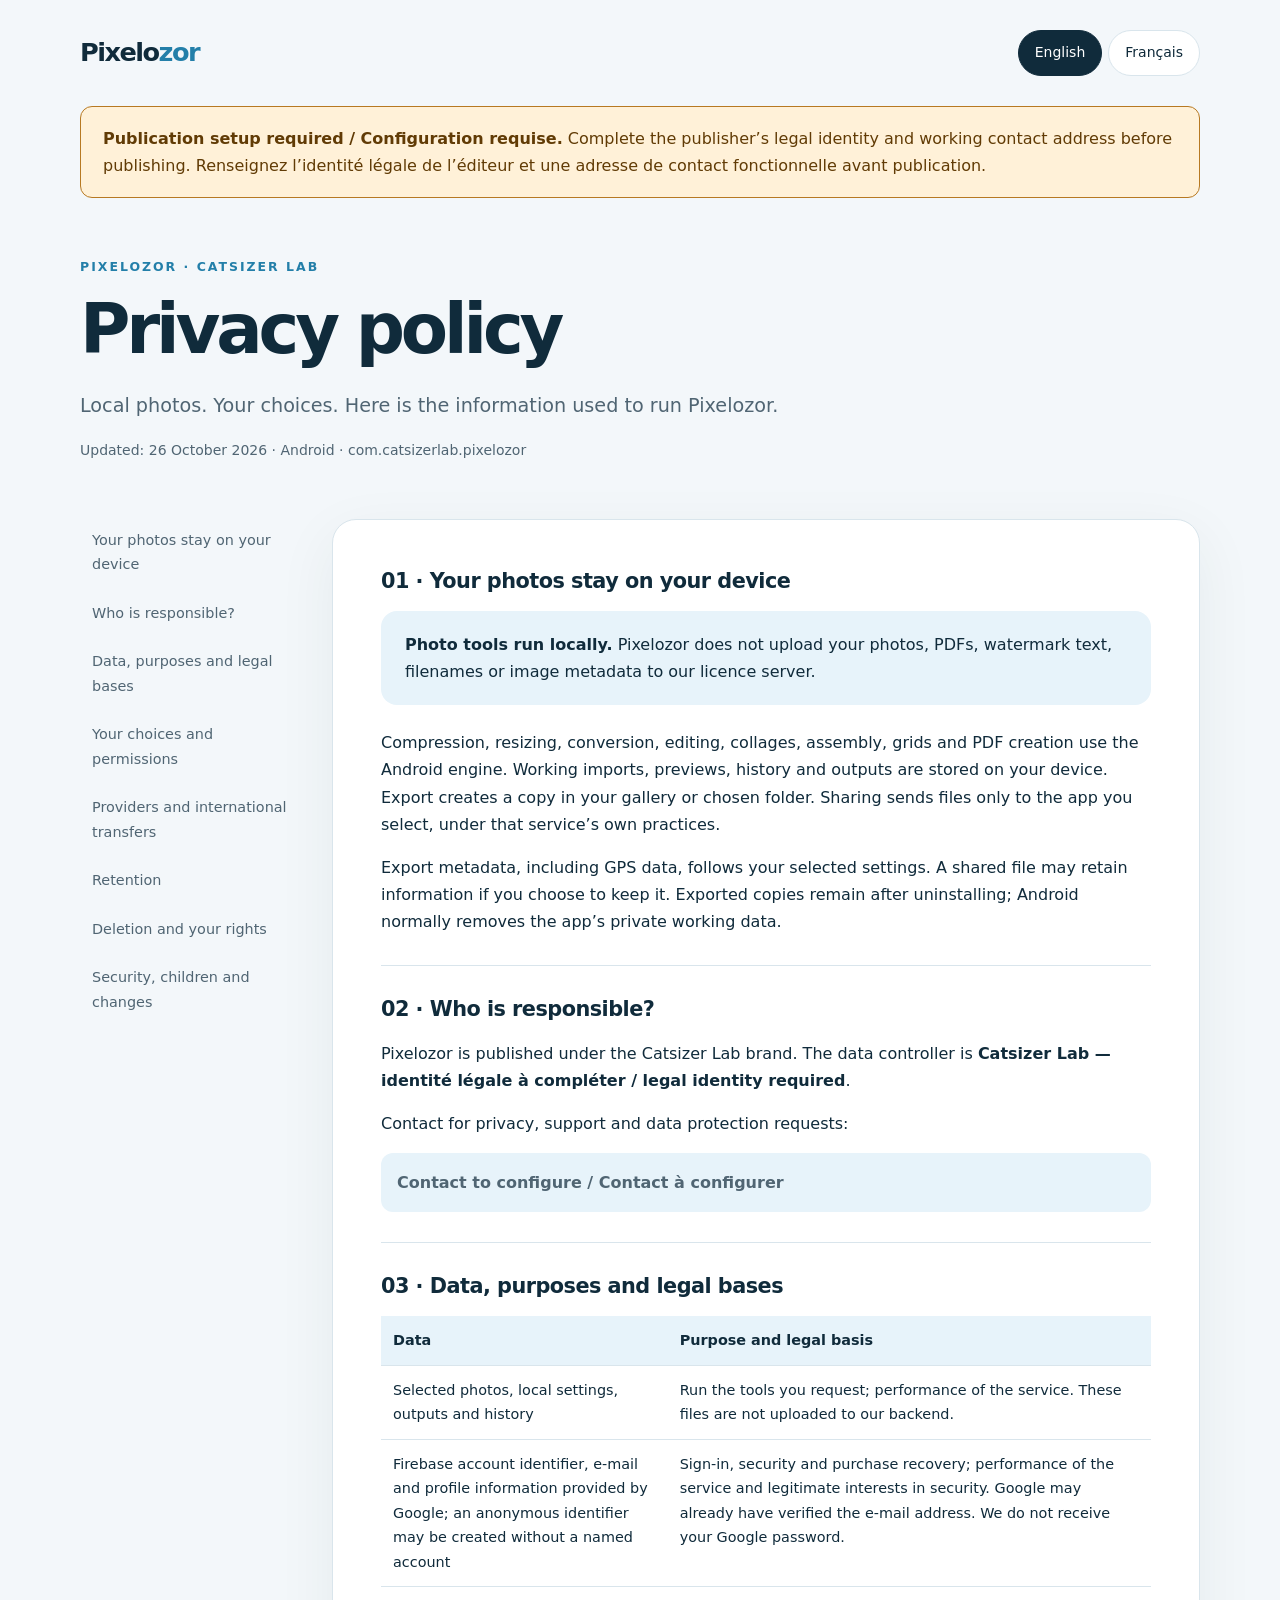
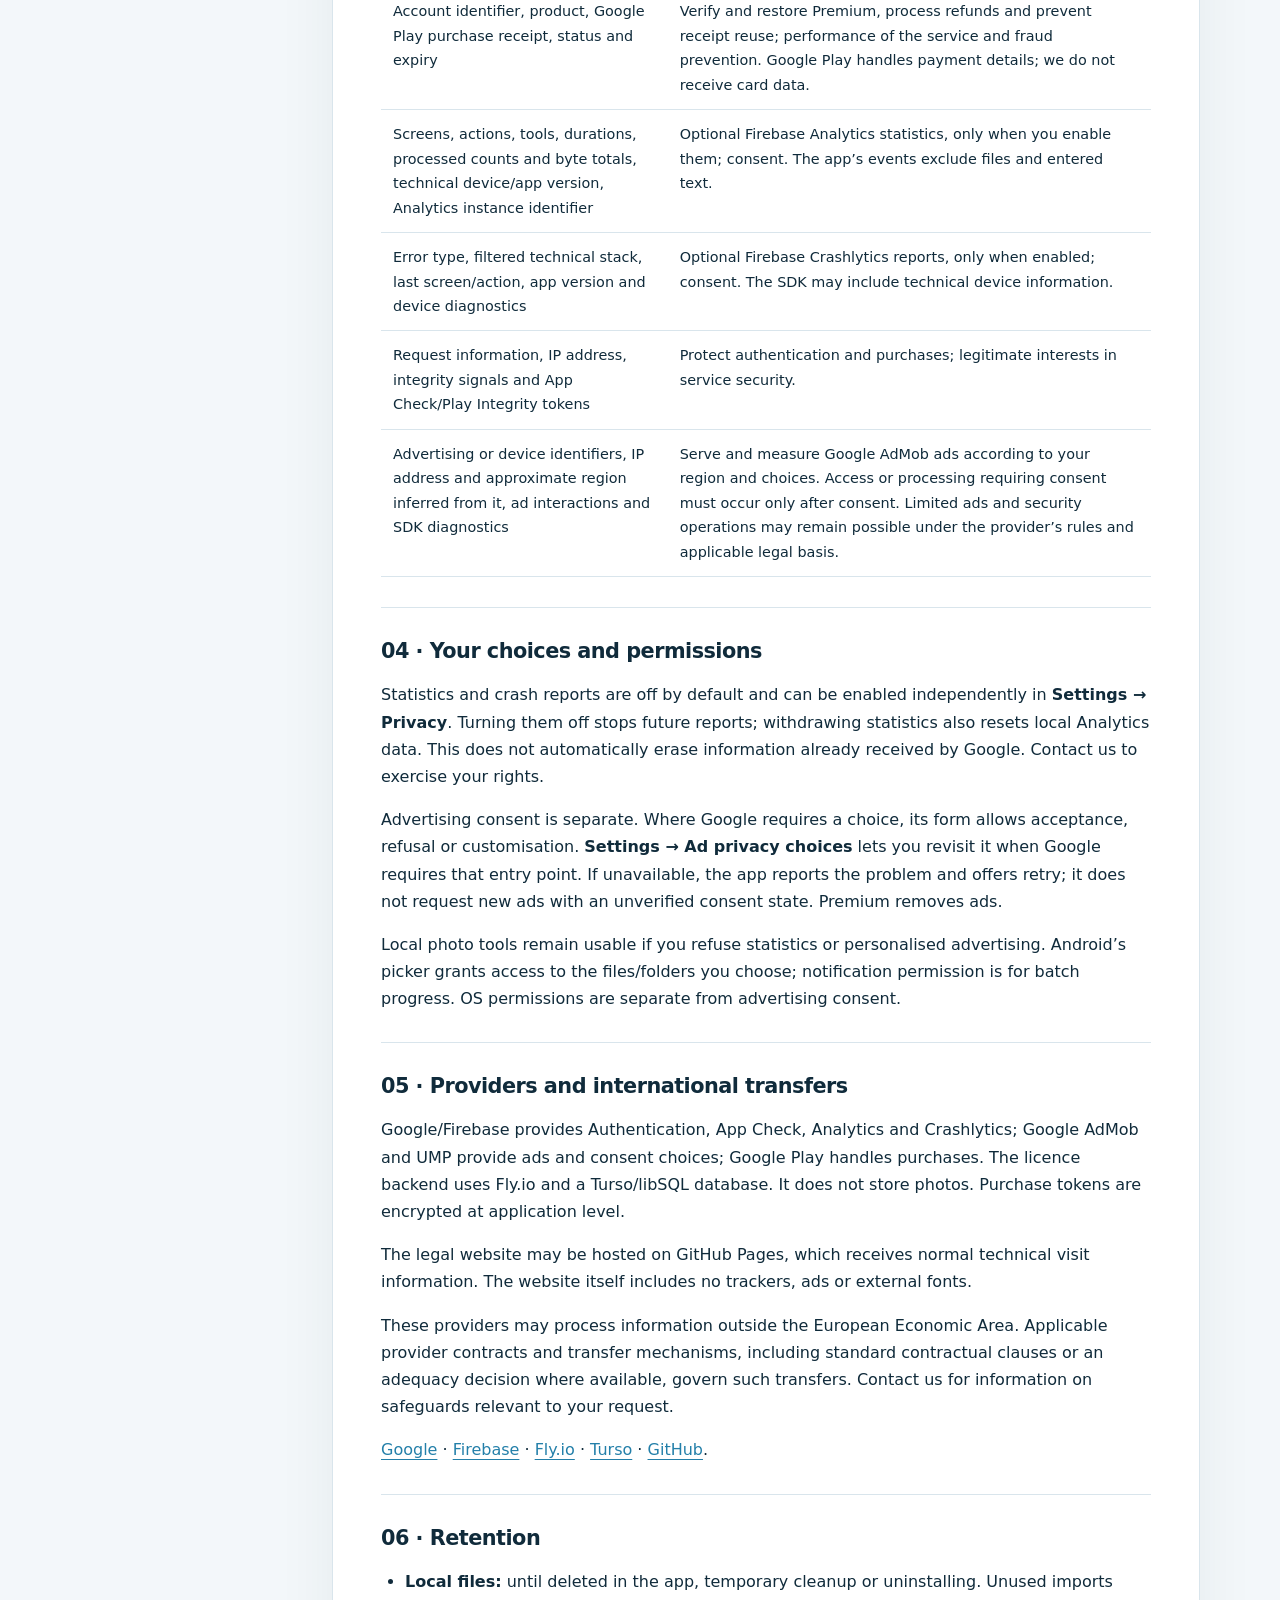
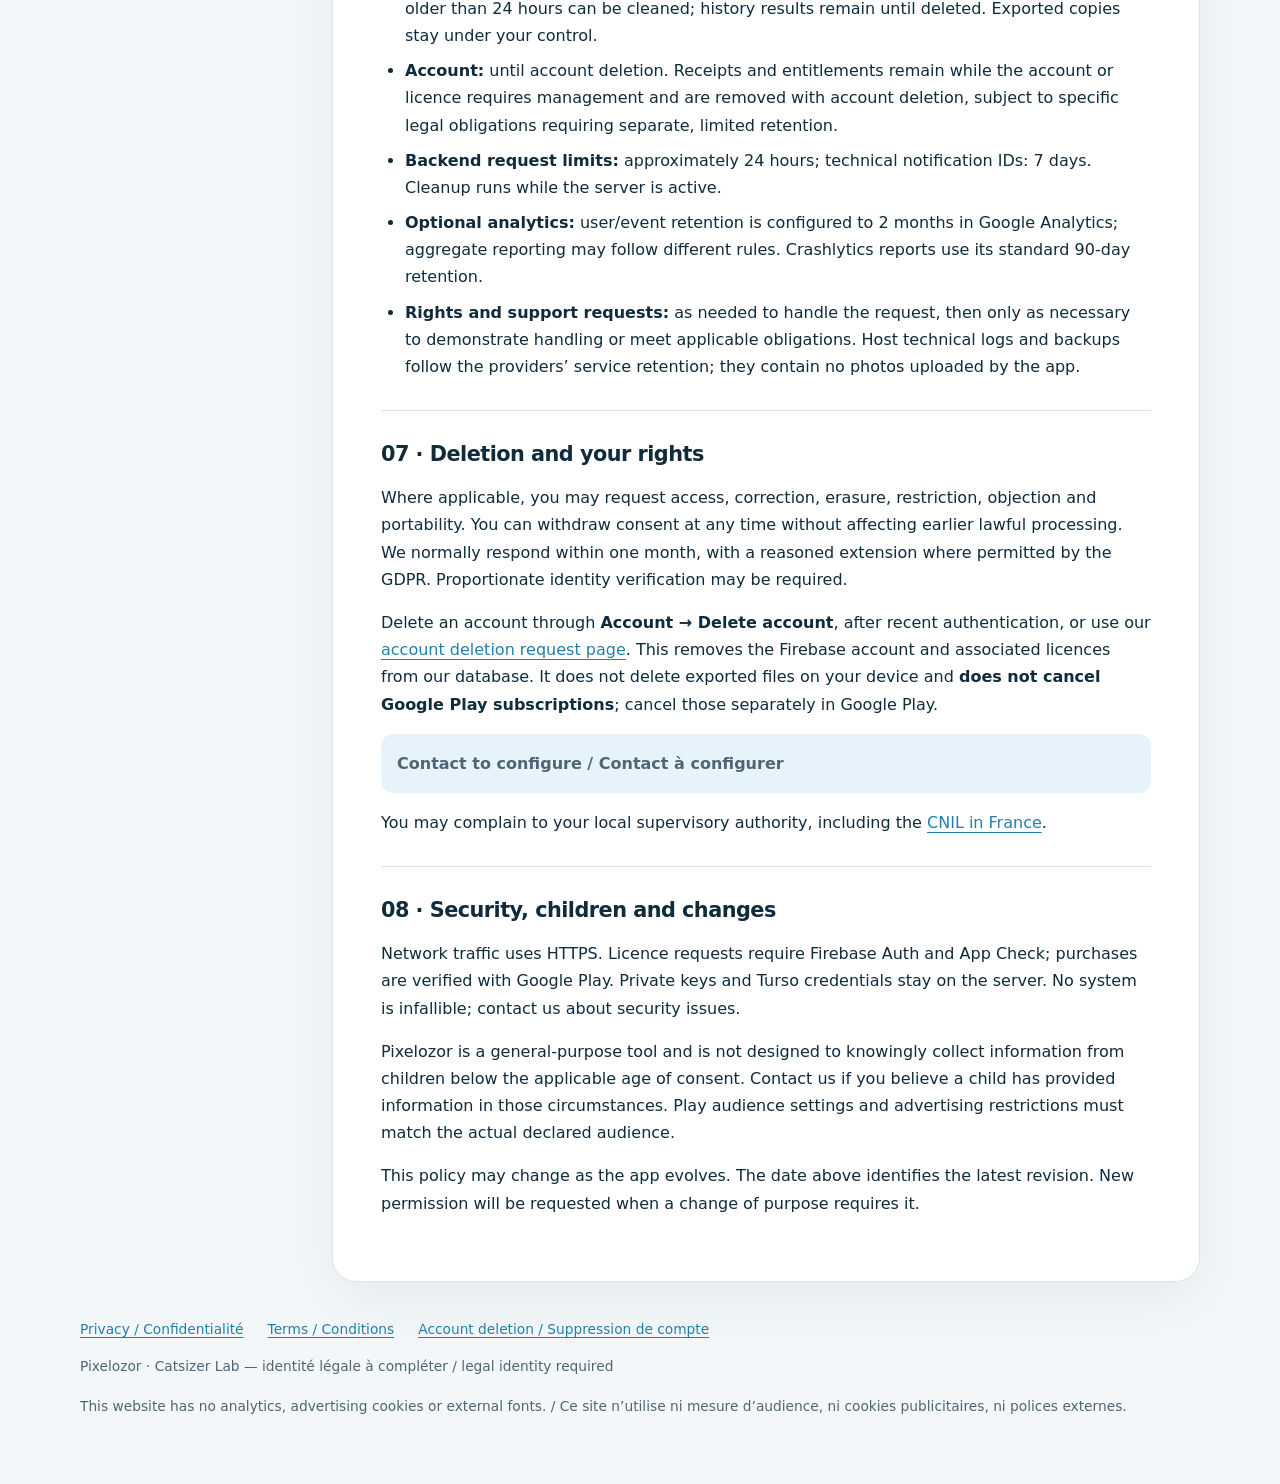
==== index.html @ 0ebd1e47 "Add files via upload" ====
<!doctype html>
<html lang="en"><head><meta charset="utf-8"><meta name="viewport" content="width=device-width,initial-scale=1"><meta name="color-scheme" content="light dark"><meta name="referrer" content="no-referrer"><meta name="description" content="Pixelozor — Privacy policy. Local photo tools by Catsizer Lab."><title>Pixelozor — Privacy policy / Politique de confidentialité</title><link rel="stylesheet" href="style.css"><script defer src="site-config.js"></script><script defer src="site.js"></script></head>
<body><a class="skip" href="#main">Skip to content / Aller au contenu</a><header><a class="brand" href="index.html">Pixelo<span>zor</span></a><div class="langs" aria-label="Language / Langue"><button type="button" data-set-lang="en" aria-pressed="true">English</button><button type="button" data-set-lang="fr" aria-pressed="false">Français</button></div></header><main id="main"><div class="draft" data-draft><strong>Publication setup required / Configuration requise.</strong> Complete the publisher’s legal identity and working contact address before publishing. Renseignez l’identité légale de l’éditeur et une adresse de contact fonctionnelle avant publication.</div><div data-lang="en"><div class="hero"><div class="eyebrow">Pixelozor · Catsizer Lab</div><h1>Privacy policy</h1><p class="lead">Local photos. Your choices. Here is the information used to run Pixelozor.</p><p class="meta">Updated: 26 October 2026 · Android · com.catsizerlab.pixelozor</p></div><div class="layout"><aside aria-label="Sommaire / Contents"><a href="#en-1">Your photos stay on your device</a><a href="#en-2">Who is responsible?</a><a href="#en-3">Data, purposes and legal bases</a><a href="#en-4">Your choices and permissions</a><a href="#en-5">Providers and international transfers</a><a href="#en-6">Retention</a><a href="#en-7">Deletion and your rights</a><a href="#en-8">Security, children and changes</a></aside><article><section id="en-1"><h2>01 · Your photos stay on your device</h2><div class="callout"><strong>Photo tools run locally.</strong> Pixelozor does not upload your photos, PDFs, watermark text, filenames or image metadata to our licence server.</div><p>Compression, resizing, conversion, editing, collages, assembly, grids and PDF creation use the Android engine. Working imports, previews, history and outputs are stored on your device. Export creates a copy in your gallery or chosen folder. Sharing sends files only to the app you select, under that service’s own practices.</p><p>Export metadata, including GPS data, follows your selected settings. A shared file may retain information if you choose to keep it. Exported copies remain after uninstalling; Android normally removes the app’s private working data.</p></section><section id="en-2"><h2>02 · Who is responsible?</h2><p>Pixelozor is published under the Catsizer Lab brand. The data controller is <strong data-operator>Legal identity required</strong>.</p><p data-address></p><p>Contact for privacy, support and data protection requests:</p><a class="contact" data-support>Contact to configure / Contact à configurer</a></section><section id="en-3"><h2>03 · Data, purposes and legal bases</h2><div class="tablewrap"><table><thead><tr><th>Data</th><th>Purpose and legal basis</th></tr></thead><tbody><tr><td>Selected photos, local settings, outputs and history</td><td>Run the tools you request; performance of the service. These files are not uploaded to our backend.</td></tr><tr><td>Firebase account identifier, e-mail and profile information provided by Google; an anonymous identifier may be created without a named account</td><td>Sign-in, security and purchase recovery; performance of the service and legitimate interests in security. Google may already have verified the e-mail address. We do not receive your Google password.</td></tr><tr><td>Account identifier, product, Google Play purchase receipt, status and expiry</td><td>Verify and restore Premium, process refunds and prevent receipt reuse; performance of the service and fraud prevention. Google Play handles payment details; we do not receive card data.</td></tr><tr><td>Screens, actions, tools, durations, processed counts and byte totals, technical device/app version, Analytics instance identifier</td><td>Optional Firebase Analytics statistics, only when you enable them; consent. The app’s events exclude files and entered text.</td></tr><tr><td>Error type, filtered technical stack, last screen/action, app version and device diagnostics</td><td>Optional Firebase Crashlytics reports, only when enabled; consent. The SDK may include technical device information.</td></tr><tr><td>Request information, IP address, integrity signals and App Check/Play Integrity tokens</td><td>Protect authentication and purchases; legitimate interests in service security.</td></tr><tr><td>Advertising or device identifiers, IP address and approximate region inferred from it, ad interactions and SDK diagnostics</td><td>Serve and measure Google AdMob ads according to your region and choices. Access or processing requiring consent must occur only after consent. Limited ads and security operations may remain possible under the provider’s rules and applicable legal basis.</td></tr></tbody></table></div></section><section id="en-4"><h2>04 · Your choices and permissions</h2><p>Statistics and crash reports are off by default and can be enabled independently in <strong>Settings → Privacy</strong>. Turning them off stops future reports; withdrawing statistics also resets local Analytics data. This does not automatically erase information already received by Google. Contact us to exercise your rights.</p><p>Advertising consent is separate. Where Google requires a choice, its form allows acceptance, refusal or customisation. <strong>Settings → Ad privacy choices</strong> lets you revisit it when Google requires that entry point. If unavailable, the app reports the problem and offers retry; it does not request new ads with an unverified consent state. Premium removes ads.</p><p>Local photo tools remain usable if you refuse statistics or personalised advertising. Android’s picker grants access to the files/folders you choose; notification permission is for batch progress. OS permissions are separate from advertising consent.</p></section><section id="en-5"><h2>05 · Providers and international transfers</h2><p>Google/Firebase provides Authentication, App Check, Analytics and Crashlytics; Google AdMob and UMP provide ads and consent choices; Google Play handles purchases. The licence backend uses Fly.io and a Turso/libSQL database. It does not store photos. Purchase tokens are encrypted at application level.</p><p>The legal website may be hosted on GitHub Pages, which receives normal technical visit information. The website itself includes no trackers, ads or external fonts.</p><p>These providers may process information outside the European Economic Area. Applicable provider contracts and transfer mechanisms, including standard contractual clauses or an adequacy decision where available, govern such transfers. Contact us for information on safeguards relevant to your request.</p><p><a href="https://policies.google.com/privacy">Google</a> · <a href="https://firebase.google.com/support/privacy">Firebase</a> · <a href="https://fly.io/legal/privacy-policy/">Fly.io</a> · <a href="https://turso.tech/privacy-policy">Turso</a> · <a href="https://docs.github.com/en/site-policy/privacy-policies/github-general-privacy-statement">GitHub</a>.</p></section><section id="en-6"><h2>06 · Retention</h2><ul><li><strong>Local files:</strong> until deleted in the app, temporary cleanup or uninstalling. Unused imports older than 24 hours can be cleaned; history results remain until deleted. Exported copies stay under your control.</li><li><strong>Account:</strong> until account deletion. Receipts and entitlements remain while the account or licence requires management and are removed with account deletion, subject to specific legal obligations requiring separate, limited retention.</li><li><strong>Backend request limits:</strong> approximately 24 hours; technical notification IDs: 7 days. Cleanup runs while the server is active.</li><li><strong>Optional analytics:</strong> user/event retention is configured to 2 months in Google Analytics; aggregate reporting may follow different rules. Crashlytics reports use its standard 90-day retention.</li><li><strong>Rights and support requests:</strong> as needed to handle the request, then only as necessary to demonstrate handling or meet applicable obligations. Host technical logs and backups follow the providers’ service retention; they contain no photos uploaded by the app.</li></ul></section><section id="en-7"><h2>07 · Deletion and your rights</h2><p>Where applicable, you may request access, correction, erasure, restriction, objection and portability. You can withdraw consent at any time without affecting earlier lawful processing. We normally respond within one month, with a reasoned extension where permitted by the GDPR. Proportionate identity verification may be required.</p><p>Delete an account through <strong>Account → Delete account</strong>, after recent authentication, or use our <a href="delete-account.html">account deletion request page</a>. This removes the Firebase account and associated licences from our database. It does not delete exported files on your device and <strong>does not cancel Google Play subscriptions</strong>; cancel those separately in Google Play.</p><a class="contact" data-support>Contact to configure / Contact à configurer</a><p>You may complain to your local supervisory authority, including the <a href="https://www.cnil.fr/en">CNIL in France</a>.</p></section><section id="en-8"><h2>08 · Security, children and changes</h2><p>Network traffic uses HTTPS. Licence requests require Firebase Auth and App Check; purchases are verified with Google Play. Private keys and Turso credentials stay on the server. No system is infallible; contact us about security issues.</p><p>Pixelozor is a general-purpose tool and is not designed to knowingly collect information from children below the applicable age of consent. Contact us if you believe a child has provided information in those circumstances. Play audience settings and advertising restrictions must match the actual declared audience.</p><p>This policy may change as the app evolves. The date above identifies the latest revision. New permission will be requested when a change of purpose requires it.</p></section></article></div></div><div data-lang="fr"><div class="hero"><div class="eyebrow">Pixelozor · Catsizer Lab</div><h1>Politique de confidentialité</h1><p class="lead">Vos photos restent locales. Vos choix restent les vôtres. Voici les données utilisées pour faire fonctionner Pixelozor.</p><p class="meta">Mise à jour : 26 octobre 2026 · Android · com.catsizerlab.pixelozor</p></div><div class="layout"><aside aria-label="Sommaire / Contents"><a href="#fr-1">Vos photos restent sur votre appareil</a><a href="#fr-2">Qui est responsable ?</a><a href="#fr-3">Données, finalités et bases légales</a><a href="#fr-4">Vos choix et autorisations</a><a href="#fr-5">Prestataires et transferts</a><a href="#fr-6">Durées de conservation</a><a href="#fr-7">Suppression et droits</a><a href="#fr-8">Sécurité, mineurs et modifications</a></aside><article><section id="fr-1"><h2>01 · Vos photos restent sur votre appareil</h2><div class="callout"><strong>Les outils photo fonctionnent localement.</strong> Pixelozor ne téléverse pas vos photos, PDF, textes de filigrane, noms de fichiers ou métadonnées vers notre serveur de licences.</div><p>Compression, redimensionnement, conversion, retouche, collage, assemblage, grille et création de PDF utilisent le moteur Android. Les aperçus, imports de travail, historique et résultats sont conservés sur l’appareil. Une exportation crée une copie dans votre galerie ou le dossier choisi. Un partage envoie le fichier uniquement à l’application que vous choisissez, sous la responsabilité de ce service.</p><p>La suppression des métadonnées, y compris GPS, dépend de votre réglage d’export. Un fichier partagé peut donc conserver des informations si vous choisissez de les garder. Les copies exportées restent après la désinstallation ; les données privées de l’app sont normalement retirées par Android.</p></section><section id="fr-2"><h2>02 · Qui est responsable ?</h2><p>Pixelozor est éditée sous la marque Catsizer Lab. Responsable du traitement : <strong data-operator>Identité légale à compléter</strong>.</p><p data-address></p><p>Contact pour la confidentialité, l’assistance et l’exercice de vos droits :</p><a class="contact" data-support>Contact to configure / Contact à configurer</a></section><section id="fr-3"><h2>03 · Données, finalités et bases légales</h2><div class="tablewrap"><table><thead><tr><th>Données</th><th>Usage et base légale</th></tr></thead><tbody><tr><td>Photos sélectionnées, réglages, résultats et historique locaux</td><td>Exécuter les outils demandés ; exécution du service. Ces fichiers ne sont pas envoyés à notre backend.</td></tr><tr><td>Identifiant Firebase, adresse e-mail et informations de profil fournies par Google ; un identifiant invité peut être créé sans compte nominatif</td><td>Connexion, sécurité et récupération des achats ; exécution du service et intérêt légitime à sa sécurité. L’adresse peut être déjà vérifiée par Google. Nous ne recevons pas votre mot de passe Google.</td></tr><tr><td>Identifiant de compte, produit acheté, justificatif Google Play, statut et échéance</td><td>Vérifier et restaurer Premium, gérer les remboursements et éviter la réutilisation des reçus ; exécution du service et prévention des fraudes. Les coordonnées de carte bancaire sont gérées par Google Play et ne nous sont pas transmises.</td></tr><tr><td>Écrans et actions, outils, durées, nombres et volumes traités, modèle/version technique, identifiant d’instance Analytics</td><td>Statistiques facultatives Firebase Analytics, uniquement si vous les activez ; consentement. Aucun fichier ni texte saisi n’est inclus dans les événements de l’app.</td></tr><tr><td>Type d’erreur, pile technique filtrée, dernier écran/action, version de l’app et appareil</td><td>Diagnostics facultatifs Firebase Crashlytics, uniquement si vous les activez ; consentement. Le SDK peut fournir des informations techniques sur l’appareil.</td></tr><tr><td>Informations techniques de requête, adresse IP, signaux d’intégrité et jetons App Check/Play Integrity</td><td>Protéger l’authentification et les achats ; intérêt légitime à sécuriser le service.</td></tr><tr><td>Identifiants publicitaires ou d’appareil, adresse IP et zone approximative déduite, interactions publicitaires et diagnostics SDK</td><td>Diffuser et mesurer les annonces via Google AdMob selon votre région et vos choix. Les accès/traitements soumis au consentement ne doivent avoir lieu qu’après consentement. Certaines annonces limitées et opérations de sécurité peuvent rester possibles selon les règles du fournisseur et la base légale applicable.</td></tr></tbody></table></div></section><section id="fr-4"><h2>04 · Vos choix et autorisations</h2><p>Les statistiques et les rapports de plantage sont désactivés par défaut et peuvent être activés séparément dans <strong>Réglages → Confidentialité</strong>. Les désactiver arrête les futurs envois ; le retrait des statistiques réinitialise aussi les données Analytics locales. Cela ne constitue pas une suppression automatique des données déjà reçues par Google ; contactez-nous pour exercer vos droits.</p><p>Le consentement publicitaire est distinct. Quand Google demande un choix, son formulaire permet d’accepter, de refuser ou de personnaliser. <strong>Réglages → Choix publicitaires</strong> permet de revoir ce choix lorsque Google exige ce point d’entrée. En cas d’indisponibilité, l’app affiche une erreur et permet de réessayer ; elle ne demande pas de nouvelles annonces avec un état de consentement non vérifié. Premium retire les annonces.</p><p>Les outils locaux restent utilisables si vous refusez les statistiques ou la publicité personnalisée. Le sélecteur Android donne accès aux fichiers ou dossiers que vous choisissez ; l’autorisation de notification concerne la progression des lots. Ces autorisations système sont distinctes du consentement publicitaire.</p></section><section id="fr-5"><h2>05 · Prestataires et transferts</h2><p>Nous utilisons Google/Firebase pour l’authentification, App Check, Analytics et Crashlytics ; Google AdMob et sa plateforme UMP pour les annonces et leurs choix ; Google Play pour les paiements. Le backend de licences utilise Fly.io et une base Turso/libSQL. Il ne conserve pas les photos. Le justificatif d’achat y est chiffré au niveau applicatif.</p><p>Le site juridique peut être hébergé sur GitHub Pages, qui reçoit les données techniques normales d’une visite Web. Le site lui-même n’intègre aucun traceur, publicité ou police externe.</p><p>Ces prestataires peuvent traiter des données hors de l’Espace économique européen. Leurs contrats et mécanismes applicables, notamment les clauses contractuelles types ou une décision d’adéquation lorsque disponible, encadrent ces transferts. Contactez-nous pour obtenir les informations et garanties applicables à votre demande.</p><p><a href="https://policies.google.com/privacy">Google</a> · <a href="https://firebase.google.com/support/privacy">Firebase</a> · <a href="https://fly.io/legal/privacy-policy/">Fly.io</a> · <a href="https://turso.tech/privacy-policy">Turso</a> · <a href="https://docs.github.com/en/site-policy/privacy-policies/github-general-privacy-statement">GitHub</a>.</p></section><section id="fr-6"><h2>06 · Durées de conservation</h2><ul><li><strong>Fichiers locaux :</strong> jusqu’à leur suppression dans l’app, au nettoyage des fichiers temporaires ou à la désinstallation. Le nettoyage des imports inutilisés concerne les fichiers de plus de 24 heures ; les résultats de l’historique sont conservés jusqu’à leur suppression. Les copies exportées restent sous votre contrôle.</li><li><strong>Compte :</strong> jusqu’à la suppression du compte. Les reçus et droits sont conservés tant que le compte ou la licence doit être géré, puis retirés avec la suppression du compte ; des obligations légales spécifiques peuvent nécessiter une conservation séparée et limitée.</li><li><strong>Limitation de requêtes du backend :</strong> environ 24 heures ; identifiants de notifications techniques : 7 jours. Le nettoyage a lieu lors de l’activité du serveur.</li><li><strong>Statistiques facultatives :</strong> conservation des données utilisateur et événements configurée à 2 mois dans Google Analytics ; les rapports agrégés peuvent suivre des règles différentes. Les rapports Crashlytics sont conservés selon sa durée standard de 90 jours.</li><li><strong>Demandes de droits et d’assistance :</strong> le temps de traiter la demande, puis uniquement le temps nécessaire pour justifier son traitement ou répondre aux obligations applicables. Les journaux techniques des hébergeurs et leurs sauvegardes suivent les durées de leurs services ; ils ne contiennent pas de photos envoyées par l’app.</li></ul></section><section id="fr-7"><h2>07 · Suppression et droits</h2><p>Vous pouvez demander l’accès, la rectification, la suppression, la limitation, l’opposition et la portabilité lorsque ces droits s’appliquent. Vous pouvez retirer votre consentement à tout moment, sans affecter la licéité des traitements antérieurs. Nous répondons en principe sous un mois, avec prolongation motivée lorsque le RGPD le permet. Une vérification d’identité proportionnée peut être nécessaire.</p><p>La suppression du compte est accessible dans <strong>Compte → Supprimer le compte</strong>, avec une connexion récente, ou via notre <a href="delete-account.html">page de demande de suppression</a>. Elle retire le compte Firebase et les licences associées de notre base. Elle ne supprime pas les copies exportées sur votre appareil et <strong>n’annule pas un abonnement Google Play</strong>, à résilier séparément.</p><a class="contact" data-support>Contact to configure / Contact à configurer</a><p>Vous pouvez également déposer une réclamation auprès de votre autorité de contrôle, notamment la <a href="https://www.cnil.fr/fr/adresser-une-plainte">CNIL en France</a>.</p></section><section id="fr-8"><h2>08 · Sécurité, mineurs et modifications</h2><p>Les communications réseau utilisent HTTPS. Les appels de licences requièrent Firebase Auth et App Check ; les achats sont revérifiés auprès de Google Play. Les clés privées et accès Turso restent côté serveur. Aucun système n’est infaillible ; signalez tout incident à notre contact.</p><p>Pixelozor est un outil généraliste et n’est pas conçu pour collecter sciemment des données d’enfants en dessous de l’âge applicable du consentement. Si vous pensez qu’un enfant nous a transmis des données dans ces conditions, contactez-nous. L’audience et les restrictions publicitaires de la fiche Google Play doivent correspondre à l’usage réellement déclaré.</p><p>Cette politique peut évoluer avec l’app. La date en haut indique la dernière mise à jour. Une nouvelle autorisation sera demandée si un changement de finalité le nécessite.</p></section></article></div></div></main><footer><nav><a data-page-link="index.html" href="index.html">Privacy / Confidentialité</a><a data-page-link="terms.html" href="terms.html">Terms / Conditions</a><a data-page-link="delete-account.html" href="delete-account.html">Account deletion / Suppression de compte</a></nav><p>Pixelozor · <span data-operator>Catsizer Lab — legal identity to complete / identité légale à compléter</span><br><span data-address></span></p><p>This website has no analytics, advertising cookies or external fonts. / Ce site n’utilise ni mesure d’audience, ni cookies publicitaires, ni polices externes.</p></footer></body></html>
---- style.css ----
@charset "UTF-8";
:root{color-scheme:light dark;--bg:#f3f7fa;--paper:#fff;--ink:#102b3b;--muted:#506573;--line:#d9e5ec;--accent:#237fa9;--soft:#e7f3fa;--warn:#fff1d8;--shadow:0 18px 60px #143d3610}
*{box-sizing:border-box}html{scroll-behavior:smooth;scroll-padding-top:1.5rem}body{margin:0;background:var(--bg);color:var(--ink);font:1rem/1.7 system-ui,-apple-system,BlinkMacSystemFont,"Segoe UI",sans-serif;overflow-wrap:anywhere}a{color:var(--accent);text-underline-offset:.22em}button,a{-webkit-tap-highlight-color:transparent}button:focus-visible,a:focus-visible{outline:3px solid var(--accent);outline-offset:5px}header,main,footer{width:min(1120px,calc(100% - 40px));margin:auto}header{display:flex;align-items:center;justify-content:space-between;gap:20px;padding:30px 0;flex-wrap:wrap}.brand{text-decoration:none;color:var(--ink);font-weight:850;font-size:1.6rem;letter-spacing:-.06em}.brand span{color:var(--accent)}.langs{display:flex;gap:6px}.langs button{border:1px solid var(--line);background:var(--paper);color:var(--ink);border-radius:999px;padding:10px 16px;font:inherit;font-size:.875rem;cursor:pointer}.langs button[aria-pressed=true]{background:var(--ink);color:var(--paper);border-color:var(--ink)}.eyebrow{color:var(--accent);font-size:.78rem;font-weight:750;letter-spacing:.16em;text-transform:uppercase}.hero{padding:30px 0 40px;max-width:850px}h1{font-size:clamp(2.2rem,6vw,4.3rem);line-height:1.06;letter-spacing:-.06em;margin:16px 0 24px}h2{font-size:1.3rem;line-height:1.3;letter-spacing:-.025em;margin:0 0 16px}h3{font-size:1.05rem;margin:24px 0 8px}p{margin:0 0 16px}.lead{font-size:1.2rem;color:var(--muted);max-width:65ch}.meta{color:var(--muted);font-size:.875rem}.layout{display:grid;grid-template-columns:220px minmax(0,1fr);gap:32px;align-items:start}aside{position:sticky;top:24px;display:grid;gap:6px;font-size:.9rem}aside a{padding:9px 12px;border-radius:10px;text-decoration:none;color:var(--muted)}aside a:hover{background:var(--soft);color:var(--accent)}article{background:var(--paper);border:1px solid var(--line);border-radius:24px;padding:clamp(20px,5vw,48px);box-shadow:var(--shadow);min-width:0}section+section{border-top:1px solid var(--line);padding-top:30px;margin-top:30px}.callout{padding:20px 24px;border-radius:16px;background:var(--soft);margin:0 0 24px}.draft{padding:18px 22px;border:1px solid #b77922;border-radius:12px;background:var(--warn);margin-bottom:28px;color:#613b05}.cards{display:grid;grid-template-columns:repeat(3,minmax(0,1fr));gap:12px;margin:0 0 28px}.card{border:1px solid var(--line);background:var(--paper);border-radius:16px;padding:18px;font-size:.9rem}.card strong{display:block;font-size:1rem;margin-bottom:6px}.tablewrap{overflow-x:auto;margin-bottom:20px}table{border-collapse:collapse;width:100%;font-size:.9rem}th,td{text-align:start;border-bottom:1px solid var(--line);padding:12px;vertical-align:top}th{background:var(--soft)}ul,ol{padding-inline-start:24px}li+li{margin-top:8px}.contact{display:block;background:var(--soft);border-radius:12px;padding:16px;margin:16px 0;text-decoration:none;font-weight:650}.contact[aria-disabled=true]{color:var(--muted)}footer{padding:36px 0 50px;color:var(--muted);font-size:.86rem}footer nav{display:flex;gap:12px 24px;flex-wrap:wrap;margin-bottom:14px}[hidden]{display:none!important}.skip{position:absolute;top:0;left:20px;transform:translateY(-150%);background:var(--paper);padding:10px;z-index:2}.skip:focus{top:10px;transform:none}
@media(max-width:760px){.layout{grid-template-columns:1fr;gap:20px}aside{position:static;display:flex;flex-wrap:wrap;gap:3px;border-bottom:1px solid var(--line);padding-bottom:18px}.cards{grid-template-columns:1fr}.hero{padding-top:12px}header{padding:20px 0}article{border-radius:18px}.lead{font-size:1.08rem}}
@media(prefers-color-scheme:dark){:root{--bg:#0b1924;--paper:#152b38;--ink:#edf5fa;--muted:#b5c8d3;--line:#304b5c;--accent:#69d6ed;--soft:#203a48;--warn:#3c2d12;--shadow:none}.draft{color:#ffe2af}.langs button[aria-pressed=true]{color:#142a2e}}
@media(prefers-reduced-motion:reduce){html{scroll-behavior:auto}}
@media print{header,.langs,aside,.skip,.draft{display:none}body{background:white;color:black}main,footer{width:100%}.layout{display:block}article{border:0;box-shadow:none;padding:0}h1{font-size:30pt}section{break-inside:avoid}a{color:inherit}}
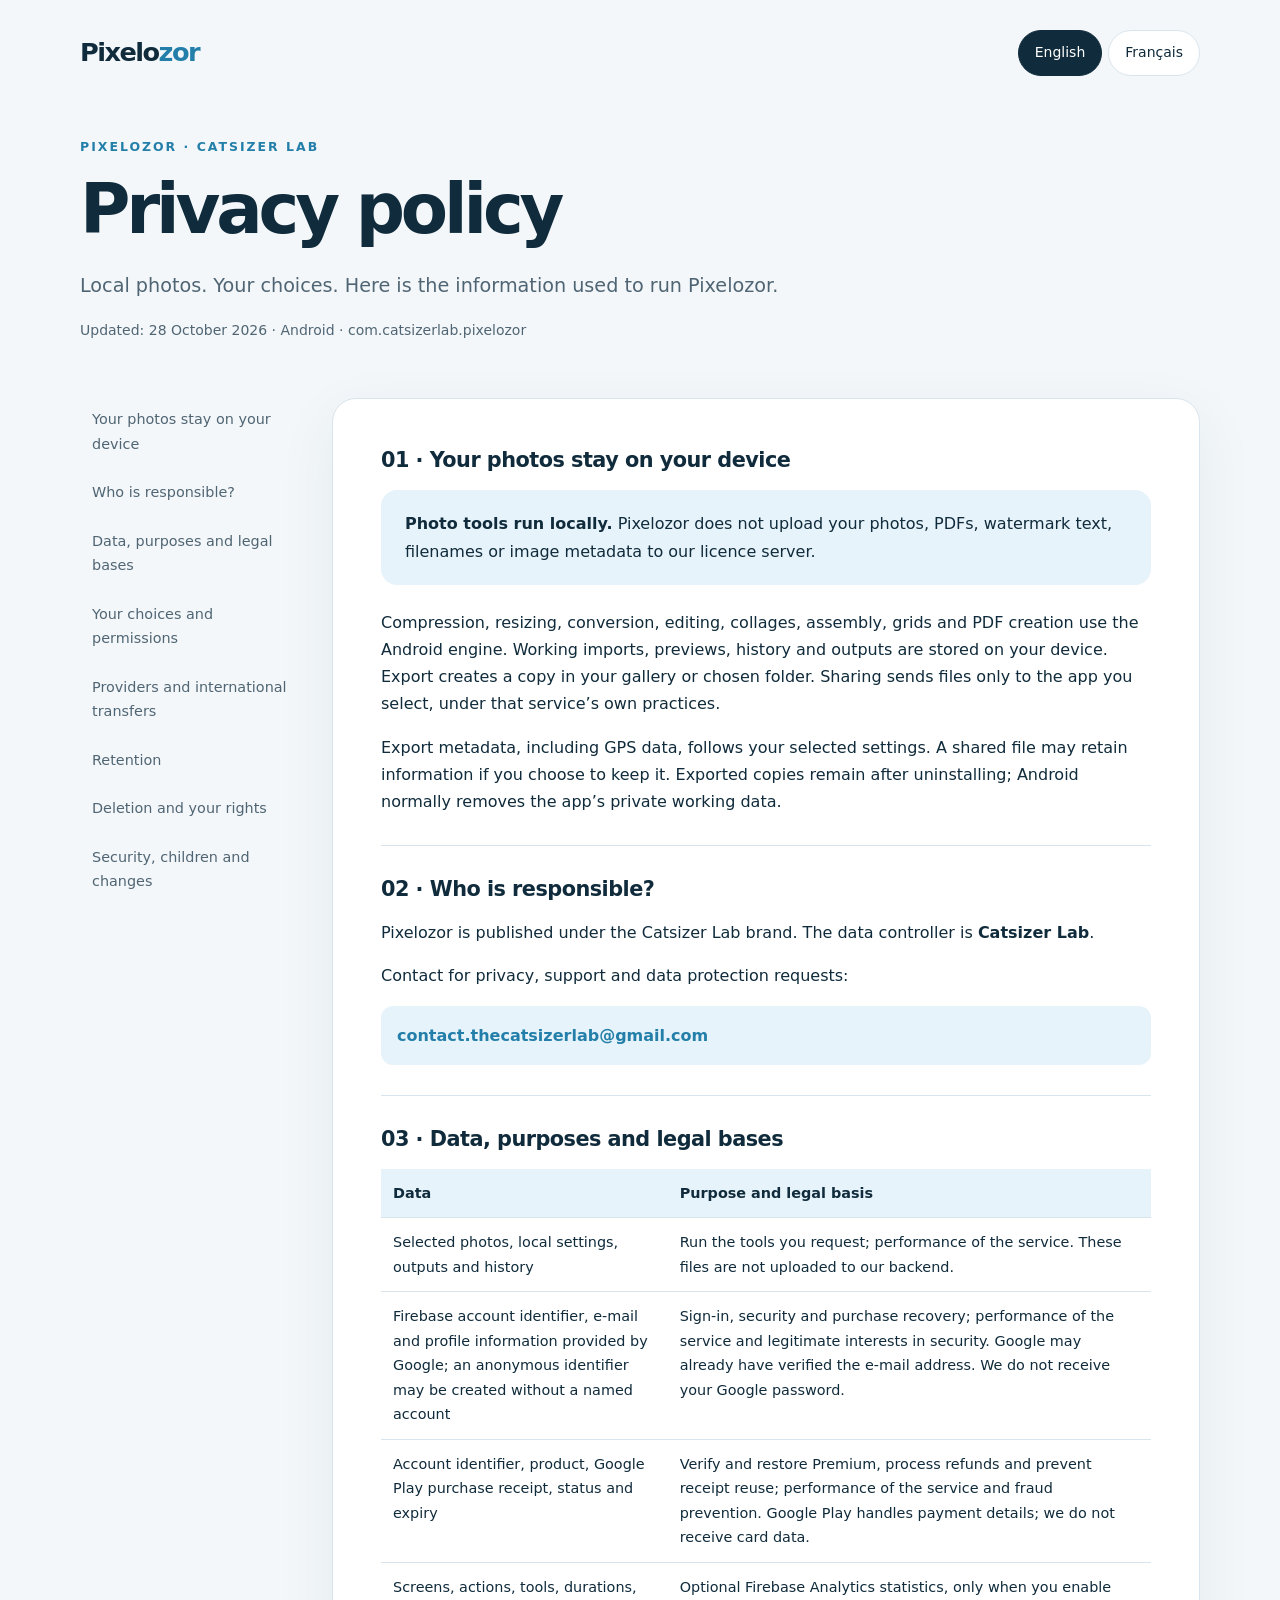
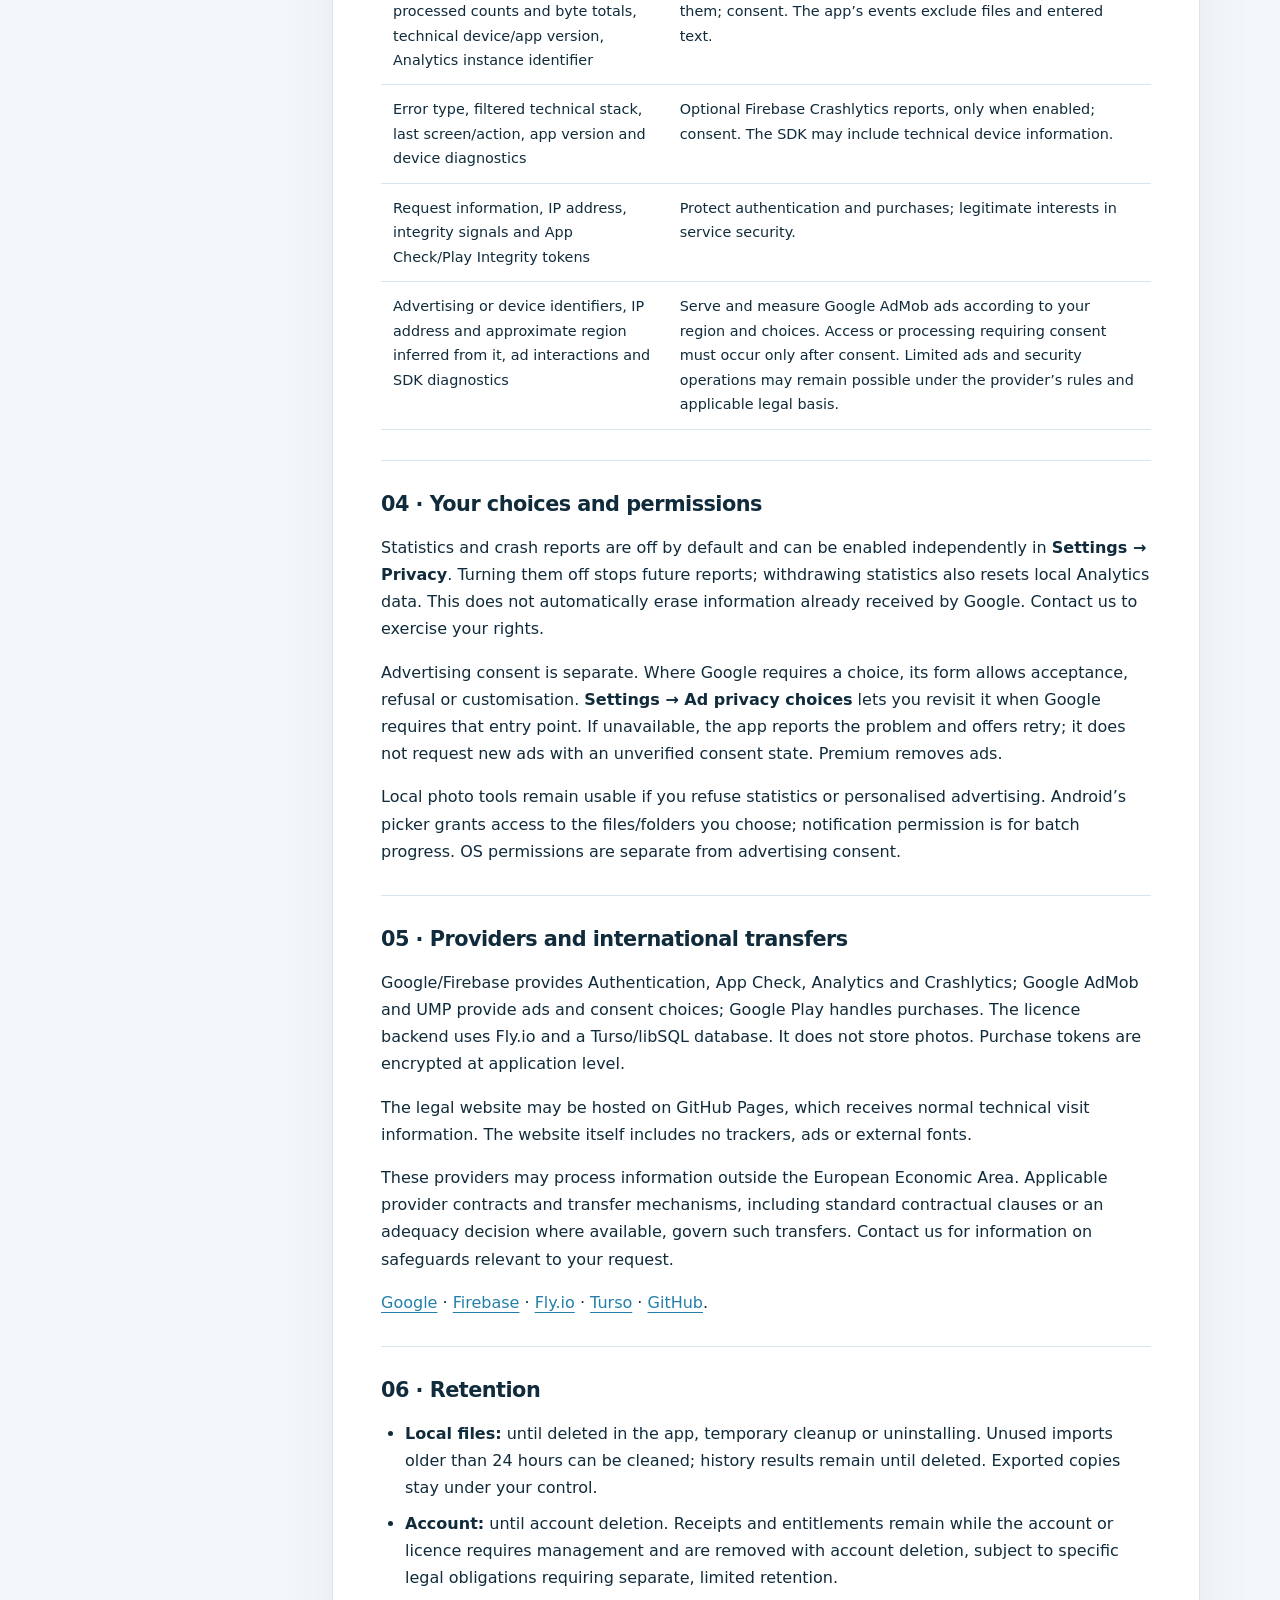
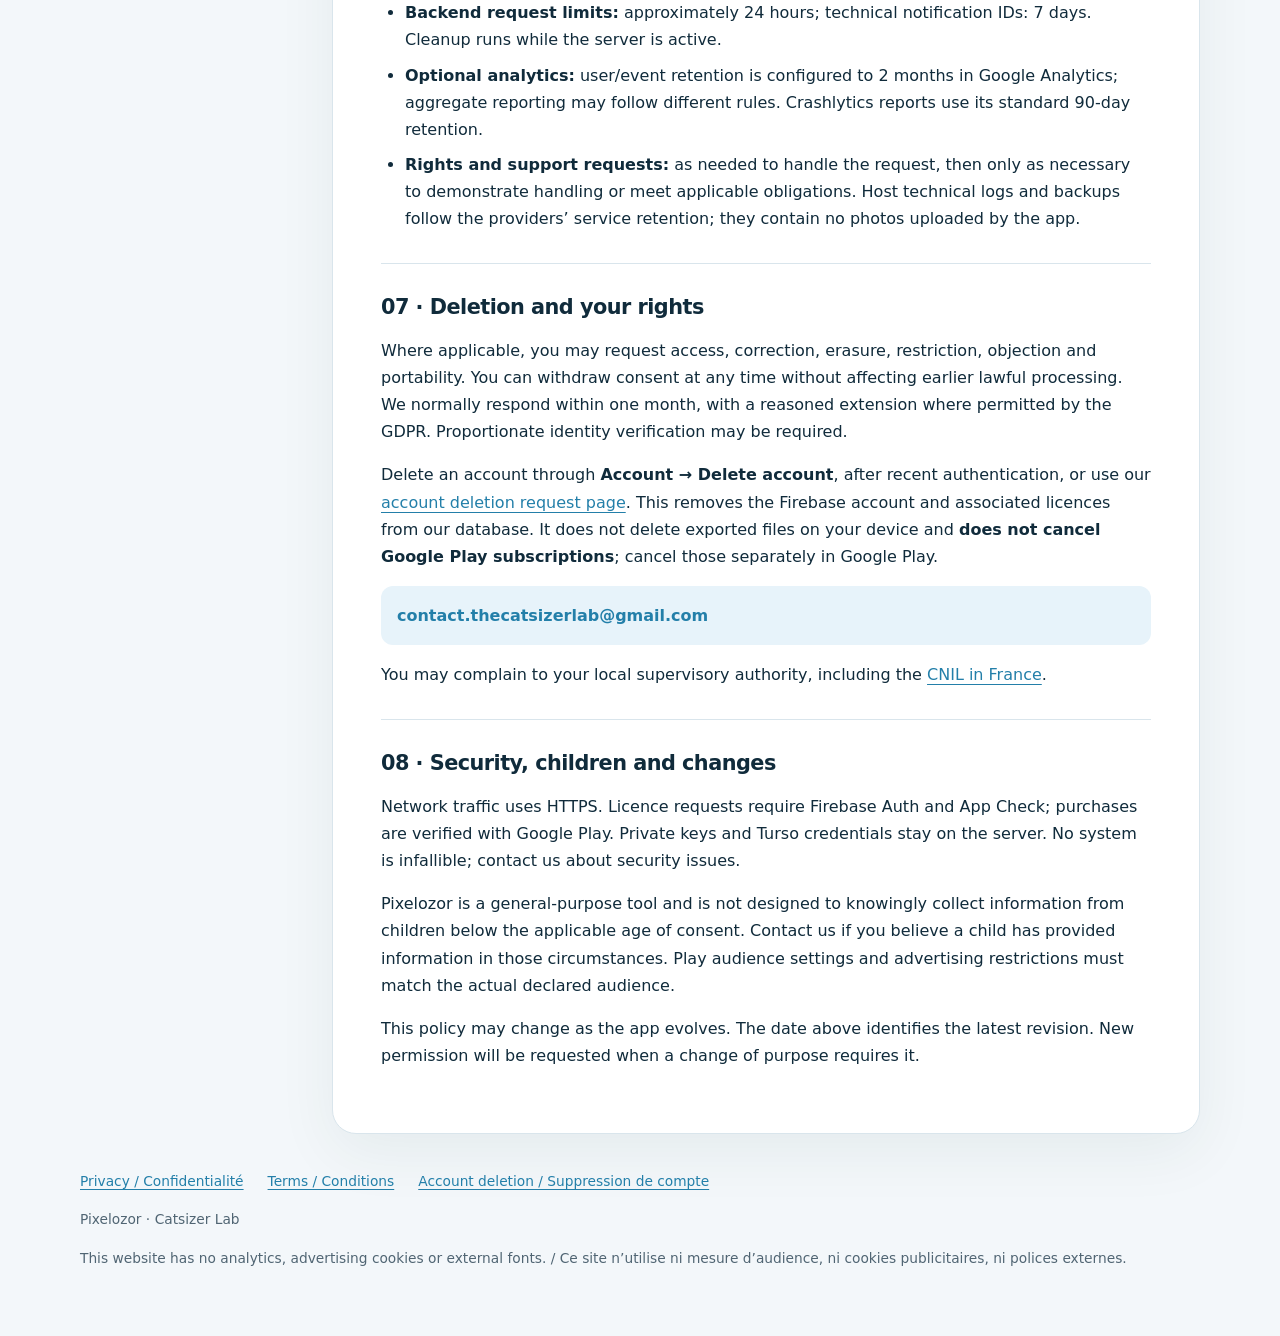
==== commit dbaa1f50: "Render legal contacts without JavaScript and refresh policy date" ====
--- a/index.html
+++ b/index.html
@@ -1,3 +1,3 @@
 <!doctype html>
 <html lang="en"><head><meta charset="utf-8"><meta name="viewport" content="width=device-width,initial-scale=1"><meta name="color-scheme" content="light dark"><meta name="referrer" content="no-referrer"><meta name="description" content="Pixelozor — Privacy policy. Local photo tools by Catsizer Lab."><title>Pixelozor — Privacy policy / Politique de confidentialité</title><link rel="stylesheet" href="style.css"><script defer src="site-config.js"></script><script defer src="site.js"></script></head>
-<body><a class="skip" href="#main">Skip to content / Aller au contenu</a><header><a class="brand" href="index.html">Pixelo<span>zor</span></a><div class="langs" aria-label="Language / Langue"><button type="button" data-set-lang="en" aria-pressed="true">English</button><button type="button" data-set-lang="fr" aria-pressed="false">Français</button></div></header><main id="main"><div class="draft" data-draft><strong>Publication setup required / Configuration requise.</strong> Complete the publisher’s legal identity and working contact address before publishing. Renseignez l’identité légale de l’éditeur et une adresse de contact fonctionnelle avant publication.</div><div data-lang="en"><div class="hero"><div class="eyebrow">Pixelozor · Catsizer Lab</div><h1>Privacy policy</h1><p class="lead">Local photos. Your choices. Here is the information used to run Pixelozor.</p><p class="meta">Updated: 26 October 2026 · Android · com.catsizerlab.pixelozor</p></div><div class="layout"><aside aria-label="Sommaire / Contents"><a href="#en-1">Your photos stay on your device</a><a href="#en-2">Who is responsible?</a><a href="#en-3">Data, purposes and legal bases</a><a href="#en-4">Your choices and permissions</a><a href="#en-5">Providers and international transfers</a><a href="#en-6">Retention</a><a href="#en-7">Deletion and your rights</a><a href="#en-8">Security, children and changes</a></aside><article><section id="en-1"><h2>01 · Your photos stay on your device</h2><div class="callout"><strong>Photo tools run locally.</strong> Pixelozor does not upload your photos, PDFs, watermark text, filenames or image metadata to our licence server.</div><p>Compression, resizing, conversion, editing, collages, assembly, grids and PDF creation use the Android engine. Working imports, previews, history and outputs are stored on your device. Export creates a copy in your gallery or chosen folder. Sharing sends files only to the app you select, under that service’s own practices.</p><p>Export metadata, including GPS data, follows your selected settings. A shared file may retain information if you choose to keep it. Exported copies remain after uninstalling; Android normally removes the app’s private working data.</p></section><section id="en-2"><h2>02 · Who is responsible?</h2><p>Pixelozor is published under the Catsizer Lab brand. The data controller is <strong data-operator>Legal identity required</strong>.</p><p data-address></p><p>Contact for privacy, support and data protection requests:</p><a class="contact" data-support>Contact to configure / Contact à configurer</a></section><section id="en-3"><h2>03 · Data, purposes and legal bases</h2><div class="tablewrap"><table><thead><tr><th>Data</th><th>Purpose and legal basis</th></tr></thead><tbody><tr><td>Selected photos, local settings, outputs and history</td><td>Run the tools you request; performance of the service. These files are not uploaded to our backend.</td></tr><tr><td>Firebase account identifier, e-mail and profile information provided by Google; an anonymous identifier may be created without a named account</td><td>Sign-in, security and purchase recovery; performance of the service and legitimate interests in security. Google may already have verified the e-mail address. We do not receive your Google password.</td></tr><tr><td>Account identifier, product, Google Play purchase receipt, status and expiry</td><td>Verify and restore Premium, process refunds and prevent receipt reuse; performance of the service and fraud prevention. Google Play handles payment details; we do not receive card data.</td></tr><tr><td>Screens, actions, tools, durations, processed counts and byte totals, technical device/app version, Analytics instance identifier</td><td>Optional Firebase Analytics statistics, only when you enable them; consent. The app’s events exclude files and entered text.</td></tr><tr><td>Error type, filtered technical stack, last screen/action, app version and device diagnostics</td><td>Optional Firebase Crashlytics reports, only when enabled; consent. The SDK may include technical device information.</td></tr><tr><td>Request information, IP address, integrity signals and App Check/Play Integrity tokens</td><td>Protect authentication and purchases; legitimate interests in service security.</td></tr><tr><td>Advertising or device identifiers, IP address and approximate region inferred from it, ad interactions and SDK diagnostics</td><td>Serve and measure Google AdMob ads according to your region and choices. Access or processing requiring consent must occur only after consent. Limited ads and security operations may remain possible under the provider’s rules and applicable legal basis.</td></tr></tbody></table></div></section><section id="en-4"><h2>04 · Your choices and permissions</h2><p>Statistics and crash reports are off by default and can be enabled independently in <strong>Settings → Privacy</strong>. Turning them off stops future reports; withdrawing statistics also resets local Analytics data. This does not automatically erase information already received by Google. Contact us to exercise your rights.</p><p>Advertising consent is separate. Where Google requires a choice, its form allows acceptance, refusal or customisation. <strong>Settings → Ad privacy choices</strong> lets you revisit it when Google requires that entry point. If unavailable, the app reports the problem and offers retry; it does not request new ads with an unverified consent state. Premium removes ads.</p><p>Local photo tools remain usable if you refuse statistics or personalised advertising. Android’s picker grants access to the files/folders you choose; notification permission is for batch progress. OS permissions are separate from advertising consent.</p></section><section id="en-5"><h2>05 · Providers and international transfers</h2><p>Google/Firebase provides Authentication, App Check, Analytics and Crashlytics; Google AdMob and UMP provide ads and consent choices; Google Play handles purchases. The licence backend uses Fly.io and a Turso/libSQL database. It does not store photos. Purchase tokens are encrypted at application level.</p><p>The legal website may be hosted on GitHub Pages, which receives normal technical visit information. The website itself includes no trackers, ads or external fonts.</p><p>These providers may process information outside the European Economic Area. Applicable provider contracts and transfer mechanisms, including standard contractual clauses or an adequacy decision where available, govern such transfers. Contact us for information on safeguards relevant to your request.</p><p><a href="https://policies.google.com/privacy">Google</a> · <a href="https://firebase.google.com/support/privacy">Firebase</a> · <a href="https://fly.io/legal/privacy-policy/">Fly.io</a> · <a href="https://turso.tech/privacy-policy">Turso</a> · <a href="https://docs.github.com/en/site-policy/privacy-policies/github-general-privacy-statement">GitHub</a>.</p></section><section id="en-6"><h2>06 · Retention</h2><ul><li><strong>Local files:</strong> until deleted in the app, temporary cleanup or uninstalling. Unused imports older than 24 hours can be cleaned; history results remain until deleted. Exported copies stay under your control.</li><li><strong>Account:</strong> until account deletion. Receipts and entitlements remain while the account or licence requires management and are removed with account deletion, subject to specific legal obligations requiring separate, limited retention.</li><li><strong>Backend request limits:</strong> approximately 24 hours; technical notification IDs: 7 days. Cleanup runs while the server is active.</li><li><strong>Optional analytics:</strong> user/event retention is configured to 2 months in Google Analytics; aggregate reporting may follow different rules. Crashlytics reports use its standard 90-day retention.</li><li><strong>Rights and support requests:</strong> as needed to handle the request, then only as necessary to demonstrate handling or meet applicable obligations. Host technical logs and backups follow the providers’ service retention; they contain no photos uploaded by the app.</li></ul></section><section id="en-7"><h2>07 · Deletion and your rights</h2><p>Where applicable, you may request access, correction, erasure, restriction, objection and portability. You can withdraw consent at any time without affecting earlier lawful processing. We normally respond within one month, with a reasoned extension where permitted by the GDPR. Proportionate identity verification may be required.</p><p>Delete an account through <strong>Account → Delete account</strong>, after recent authentication, or use our <a href="delete-account.html">account deletion request page</a>. This removes the Firebase account and associated licences from our database. It does not delete exported files on your device and <strong>does not cancel Google Play subscriptions</strong>; cancel those separately in Google Play.</p><a class="contact" data-support>Contact to configure / Contact à configurer</a><p>You may complain to your local supervisory authority, including the <a href="https://www.cnil.fr/en">CNIL in France</a>.</p></section><section id="en-8"><h2>08 · Security, children and changes</h2><p>Network traffic uses HTTPS. Licence requests require Firebase Auth and App Check; purchases are verified with Google Play. Private keys and Turso credentials stay on the server. No system is infallible; contact us about security issues.</p><p>Pixelozor is a general-purpose tool and is not designed to knowingly collect information from children below the applicable age of consent. Contact us if you believe a child has provided information in those circumstances. Play audience settings and advertising restrictions must match the actual declared audience.</p><p>This policy may change as the app evolves. The date above identifies the latest revision. New permission will be requested when a change of purpose requires it.</p></section></article></div></div><div data-lang="fr"><div class="hero"><div class="eyebrow">Pixelozor · Catsizer Lab</div><h1>Politique de confidentialité</h1><p class="lead">Vos photos restent locales. Vos choix restent les vôtres. Voici les données utilisées pour faire fonctionner Pixelozor.</p><p class="meta">Mise à jour : 26 octobre 2026 · Android · com.catsizerlab.pixelozor</p></div><div class="layout"><aside aria-label="Sommaire / Contents"><a href="#fr-1">Vos photos restent sur votre appareil</a><a href="#fr-2">Qui est responsable ?</a><a href="#fr-3">Données, finalités et bases légales</a><a href="#fr-4">Vos choix et autorisations</a><a href="#fr-5">Prestataires et transferts</a><a href="#fr-6">Durées de conservation</a><a href="#fr-7">Suppression et droits</a><a href="#fr-8">Sécurité, mineurs et modifications</a></aside><article><section id="fr-1"><h2>01 · Vos photos restent sur votre appareil</h2><div class="callout"><strong>Les outils photo fonctionnent localement.</strong> Pixelozor ne téléverse pas vos photos, PDF, textes de filigrane, noms de fichiers ou métadonnées vers notre serveur de licences.</div><p>Compression, redimensionnement, conversion, retouche, collage, assemblage, grille et création de PDF utilisent le moteur Android. Les aperçus, imports de travail, historique et résultats sont conservés sur l’appareil. Une exportation crée une copie dans votre galerie ou le dossier choisi. Un partage envoie le fichier uniquement à l’application que vous choisissez, sous la responsabilité de ce service.</p><p>La suppression des métadonnées, y compris GPS, dépend de votre réglage d’export. Un fichier partagé peut donc conserver des informations si vous choisissez de les garder. Les copies exportées restent après la désinstallation ; les données privées de l’app sont normalement retirées par Android.</p></section><section id="fr-2"><h2>02 · Qui est responsable ?</h2><p>Pixelozor est éditée sous la marque Catsizer Lab. Responsable du traitement : <strong data-operator>Identité légale à compléter</strong>.</p><p data-address></p><p>Contact pour la confidentialité, l’assistance et l’exercice de vos droits :</p><a class="contact" data-support>Contact to configure / Contact à configurer</a></section><section id="fr-3"><h2>03 · Données, finalités et bases légales</h2><div class="tablewrap"><table><thead><tr><th>Données</th><th>Usage et base légale</th></tr></thead><tbody><tr><td>Photos sélectionnées, réglages, résultats et historique locaux</td><td>Exécuter les outils demandés ; exécution du service. Ces fichiers ne sont pas envoyés à notre backend.</td></tr><tr><td>Identifiant Firebase, adresse e-mail et informations de profil fournies par Google ; un identifiant invité peut être créé sans compte nominatif</td><td>Connexion, sécurité et récupération des achats ; exécution du service et intérêt légitime à sa sécurité. L’adresse peut être déjà vérifiée par Google. Nous ne recevons pas votre mot de passe Google.</td></tr><tr><td>Identifiant de compte, produit acheté, justificatif Google Play, statut et échéance</td><td>Vérifier et restaurer Premium, gérer les remboursements et éviter la réutilisation des reçus ; exécution du service et prévention des fraudes. Les coordonnées de carte bancaire sont gérées par Google Play et ne nous sont pas transmises.</td></tr><tr><td>Écrans et actions, outils, durées, nombres et volumes traités, modèle/version technique, identifiant d’instance Analytics</td><td>Statistiques facultatives Firebase Analytics, uniquement si vous les activez ; consentement. Aucun fichier ni texte saisi n’est inclus dans les événements de l’app.</td></tr><tr><td>Type d’erreur, pile technique filtrée, dernier écran/action, version de l’app et appareil</td><td>Diagnostics facultatifs Firebase Crashlytics, uniquement si vous les activez ; consentement. Le SDK peut fournir des informations techniques sur l’appareil.</td></tr><tr><td>Informations techniques de requête, adresse IP, signaux d’intégrité et jetons App Check/Play Integrity</td><td>Protéger l’authentification et les achats ; intérêt légitime à sécuriser le service.</td></tr><tr><td>Identifiants publicitaires ou d’appareil, adresse IP et zone approximative déduite, interactions publicitaires et diagnostics SDK</td><td>Diffuser et mesurer les annonces via Google AdMob selon votre région et vos choix. Les accès/traitements soumis au consentement ne doivent avoir lieu qu’après consentement. Certaines annonces limitées et opérations de sécurité peuvent rester possibles selon les règles du fournisseur et la base légale applicable.</td></tr></tbody></table></div></section><section id="fr-4"><h2>04 · Vos choix et autorisations</h2><p>Les statistiques et les rapports de plantage sont désactivés par défaut et peuvent être activés séparément dans <strong>Réglages → Confidentialité</strong>. Les désactiver arrête les futurs envois ; le retrait des statistiques réinitialise aussi les données Analytics locales. Cela ne constitue pas une suppression automatique des données déjà reçues par Google ; contactez-nous pour exercer vos droits.</p><p>Le consentement publicitaire est distinct. Quand Google demande un choix, son formulaire permet d’accepter, de refuser ou de personnaliser. <strong>Réglages → Choix publicitaires</strong> permet de revoir ce choix lorsque Google exige ce point d’entrée. En cas d’indisponibilité, l’app affiche une erreur et permet de réessayer ; elle ne demande pas de nouvelles annonces avec un état de consentement non vérifié. Premium retire les annonces.</p><p>Les outils locaux restent utilisables si vous refusez les statistiques ou la publicité personnalisée. Le sélecteur Android donne accès aux fichiers ou dossiers que vous choisissez ; l’autorisation de notification concerne la progression des lots. Ces autorisations système sont distinctes du consentement publicitaire.</p></section><section id="fr-5"><h2>05 · Prestataires et transferts</h2><p>Nous utilisons Google/Firebase pour l’authentification, App Check, Analytics et Crashlytics ; Google AdMob et sa plateforme UMP pour les annonces et leurs choix ; Google Play pour les paiements. Le backend de licences utilise Fly.io et une base Turso/libSQL. Il ne conserve pas les photos. Le justificatif d’achat y est chiffré au niveau applicatif.</p><p>Le site juridique peut être hébergé sur GitHub Pages, qui reçoit les données techniques normales d’une visite Web. Le site lui-même n’intègre aucun traceur, publicité ou police externe.</p><p>Ces prestataires peuvent traiter des données hors de l’Espace économique européen. Leurs contrats et mécanismes applicables, notamment les clauses contractuelles types ou une décision d’adéquation lorsque disponible, encadrent ces transferts. Contactez-nous pour obtenir les informations et garanties applicables à votre demande.</p><p><a href="https://policies.google.com/privacy">Google</a> · <a href="https://firebase.google.com/support/privacy">Firebase</a> · <a href="https://fly.io/legal/privacy-policy/">Fly.io</a> · <a href="https://turso.tech/privacy-policy">Turso</a> · <a href="https://docs.github.com/en/site-policy/privacy-policies/github-general-privacy-statement">GitHub</a>.</p></section><section id="fr-6"><h2>06 · Durées de conservation</h2><ul><li><strong>Fichiers locaux :</strong> jusqu’à leur suppression dans l’app, au nettoyage des fichiers temporaires ou à la désinstallation. Le nettoyage des imports inutilisés concerne les fichiers de plus de 24 heures ; les résultats de l’historique sont conservés jusqu’à leur suppression. Les copies exportées restent sous votre contrôle.</li><li><strong>Compte :</strong> jusqu’à la suppression du compte. Les reçus et droits sont conservés tant que le compte ou la licence doit être géré, puis retirés avec la suppression du compte ; des obligations légales spécifiques peuvent nécessiter une conservation séparée et limitée.</li><li><strong>Limitation de requêtes du backend :</strong> environ 24 heures ; identifiants de notifications techniques : 7 jours. Le nettoyage a lieu lors de l’activité du serveur.</li><li><strong>Statistiques facultatives :</strong> conservation des données utilisateur et événements configurée à 2 mois dans Google Analytics ; les rapports agrégés peuvent suivre des règles différentes. Les rapports Crashlytics sont conservés selon sa durée standard de 90 jours.</li><li><strong>Demandes de droits et d’assistance :</strong> le temps de traiter la demande, puis uniquement le temps nécessaire pour justifier son traitement ou répondre aux obligations applicables. Les journaux techniques des hébergeurs et leurs sauvegardes suivent les durées de leurs services ; ils ne contiennent pas de photos envoyées par l’app.</li></ul></section><section id="fr-7"><h2>07 · Suppression et droits</h2><p>Vous pouvez demander l’accès, la rectification, la suppression, la limitation, l’opposition et la portabilité lorsque ces droits s’appliquent. Vous pouvez retirer votre consentement à tout moment, sans affecter la licéité des traitements antérieurs. Nous répondons en principe sous un mois, avec prolongation motivée lorsque le RGPD le permet. Une vérification d’identité proportionnée peut être nécessaire.</p><p>La suppression du compte est accessible dans <strong>Compte → Supprimer le compte</strong>, avec une connexion récente, ou via notre <a href="delete-account.html">page de demande de suppression</a>. Elle retire le compte Firebase et les licences associées de notre base. Elle ne supprime pas les copies exportées sur votre appareil et <strong>n’annule pas un abonnement Google Play</strong>, à résilier séparément.</p><a class="contact" data-support>Contact to configure / Contact à configurer</a><p>Vous pouvez également déposer une réclamation auprès de votre autorité de contrôle, notamment la <a href="https://www.cnil.fr/fr/adresser-une-plainte">CNIL en France</a>.</p></section><section id="fr-8"><h2>08 · Sécurité, mineurs et modifications</h2><p>Les communications réseau utilisent HTTPS. Les appels de licences requièrent Firebase Auth et App Check ; les achats sont revérifiés auprès de Google Play. Les clés privées et accès Turso restent côté serveur. Aucun système n’est infaillible ; signalez tout incident à notre contact.</p><p>Pixelozor est un outil généraliste et n’est pas conçu pour collecter sciemment des données d’enfants en dessous de l’âge applicable du consentement. Si vous pensez qu’un enfant nous a transmis des données dans ces conditions, contactez-nous. L’audience et les restrictions publicitaires de la fiche Google Play doivent correspondre à l’usage réellement déclaré.</p><p>Cette politique peut évoluer avec l’app. La date en haut indique la dernière mise à jour. Une nouvelle autorisation sera demandée si un changement de finalité le nécessite.</p></section></article></div></div></main><footer><nav><a data-page-link="index.html" href="index.html">Privacy / Confidentialité</a><a data-page-link="terms.html" href="terms.html">Terms / Conditions</a><a data-page-link="delete-account.html" href="delete-account.html">Account deletion / Suppression de compte</a></nav><p>Pixelozor · <span data-operator>Catsizer Lab — legal identity to complete / identité légale à compléter</span><br><span data-address></span></p><p>This website has no analytics, advertising cookies or external fonts. / Ce site n’utilise ni mesure d’audience, ni cookies publicitaires, ni polices externes.</p></footer></body></html>+<body><a class="skip" href="#main">Skip to content / Aller au contenu</a><header><a class="brand" href="index.html">Pixelo<span>zor</span></a><div class="langs" aria-label="Language / Langue"><button type="button" data-set-lang="en" aria-pressed="true">English</button><button type="button" data-set-lang="fr" aria-pressed="false">Français</button></div></header><main id="main"><div data-lang="en"><div class="hero"><div class="eyebrow">Pixelozor · Catsizer Lab</div><h1>Privacy policy</h1><p class="lead">Local photos. Your choices. Here is the information used to run Pixelozor.</p><p class="meta">Updated: 28 October 2026 · Android · com.catsizerlab.pixelozor</p></div><div class="layout"><aside aria-label="Sommaire / Contents"><a href="#en-1">Your photos stay on your device</a><a href="#en-2">Who is responsible?</a><a href="#en-3">Data, purposes and legal bases</a><a href="#en-4">Your choices and permissions</a><a href="#en-5">Providers and international transfers</a><a href="#en-6">Retention</a><a href="#en-7">Deletion and your rights</a><a href="#en-8">Security, children and changes</a></aside><article><section id="en-1"><h2>01 · Your photos stay on your device</h2><div class="callout"><strong>Photo tools run locally.</strong> Pixelozor does not upload your photos, PDFs, watermark text, filenames or image metadata to our licence server.</div><p>Compression, resizing, conversion, editing, collages, assembly, grids and PDF creation use the Android engine. Working imports, previews, history and outputs are stored on your device. Export creates a copy in your gallery or chosen folder. Sharing sends files only to the app you select, under that service’s own practices.</p><p>Export metadata, including GPS data, follows your selected settings. A shared file may retain information if you choose to keep it. Exported copies remain after uninstalling; Android normally removes the app’s private working data.</p></section><section id="en-2"><h2>02 · Who is responsible?</h2><p>Pixelozor is published under the Catsizer Lab brand. The data controller is <strong data-operator>Catsizer Lab</strong>.</p><p data-address></p><p>Contact for privacy, support and data protection requests:</p><a class="contact" data-support href="mailto:contact.thecatsizerlab@gmail.com?subject=Pixelozor%20-%20Privacy">contact.thecatsizerlab@gmail.com</a></section><section id="en-3"><h2>03 · Data, purposes and legal bases</h2><div class="tablewrap"><table><thead><tr><th>Data</th><th>Purpose and legal basis</th></tr></thead><tbody><tr><td>Selected photos, local settings, outputs and history</td><td>Run the tools you request; performance of the service. These files are not uploaded to our backend.</td></tr><tr><td>Firebase account identifier, e-mail and profile information provided by Google; an anonymous identifier may be created without a named account</td><td>Sign-in, security and purchase recovery; performance of the service and legitimate interests in security. Google may already have verified the e-mail address. We do not receive your Google password.</td></tr><tr><td>Account identifier, product, Google Play purchase receipt, status and expiry</td><td>Verify and restore Premium, process refunds and prevent receipt reuse; performance of the service and fraud prevention. Google Play handles payment details; we do not receive card data.</td></tr><tr><td>Screens, actions, tools, durations, processed counts and byte totals, technical device/app version, Analytics instance identifier</td><td>Optional Firebase Analytics statistics, only when you enable them; consent. The app’s events exclude files and entered text.</td></tr><tr><td>Error type, filtered technical stack, last screen/action, app version and device diagnostics</td><td>Optional Firebase Crashlytics reports, only when enabled; consent. The SDK may include technical device information.</td></tr><tr><td>Request information, IP address, integrity signals and App Check/Play Integrity tokens</td><td>Protect authentication and purchases; legitimate interests in service security.</td></tr><tr><td>Advertising or device identifiers, IP address and approximate region inferred from it, ad interactions and SDK diagnostics</td><td>Serve and measure Google AdMob ads according to your region and choices. Access or processing requiring consent must occur only after consent. Limited ads and security operations may remain possible under the provider’s rules and applicable legal basis.</td></tr></tbody></table></div></section><section id="en-4"><h2>04 · Your choices and permissions</h2><p>Statistics and crash reports are off by default and can be enabled independently in <strong>Settings → Privacy</strong>. Turning them off stops future reports; withdrawing statistics also resets local Analytics data. This does not automatically erase information already received by Google. Contact us to exercise your rights.</p><p>Advertising consent is separate. Where Google requires a choice, its form allows acceptance, refusal or customisation. <strong>Settings → Ad privacy choices</strong> lets you revisit it when Google requires that entry point. If unavailable, the app reports the problem and offers retry; it does not request new ads with an unverified consent state. Premium removes ads.</p><p>Local photo tools remain usable if you refuse statistics or personalised advertising. Android’s picker grants access to the files/folders you choose; notification permission is for batch progress. OS permissions are separate from advertising consent.</p></section><section id="en-5"><h2>05 · Providers and international transfers</h2><p>Google/Firebase provides Authentication, App Check, Analytics and Crashlytics; Google AdMob and UMP provide ads and consent choices; Google Play handles purchases. The licence backend uses Fly.io and a Turso/libSQL database. It does not store photos. Purchase tokens are encrypted at application level.</p><p>The legal website may be hosted on GitHub Pages, which receives normal technical visit information. The website itself includes no trackers, ads or external fonts.</p><p>These providers may process information outside the European Economic Area. Applicable provider contracts and transfer mechanisms, including standard contractual clauses or an adequacy decision where available, govern such transfers. Contact us for information on safeguards relevant to your request.</p><p><a href="https://policies.google.com/privacy">Google</a> · <a href="https://firebase.google.com/support/privacy">Firebase</a> · <a href="https://fly.io/legal/privacy-policy/">Fly.io</a> · <a href="https://turso.tech/privacy-policy">Turso</a> · <a href="https://docs.github.com/en/site-policy/privacy-policies/github-general-privacy-statement">GitHub</a>.</p></section><section id="en-6"><h2>06 · Retention</h2><ul><li><strong>Local files:</strong> until deleted in the app, temporary cleanup or uninstalling. Unused imports older than 24 hours can be cleaned; history results remain until deleted. Exported copies stay under your control.</li><li><strong>Account:</strong> until account deletion. Receipts and entitlements remain while the account or licence requires management and are removed with account deletion, subject to specific legal obligations requiring separate, limited retention.</li><li><strong>Backend request limits:</strong> approximately 24 hours; technical notification IDs: 7 days. Cleanup runs while the server is active.</li><li><strong>Optional analytics:</strong> user/event retention is configured to 2 months in Google Analytics; aggregate reporting may follow different rules. Crashlytics reports use its standard 90-day retention.</li><li><strong>Rights and support requests:</strong> as needed to handle the request, then only as necessary to demonstrate handling or meet applicable obligations. Host technical logs and backups follow the providers’ service retention; they contain no photos uploaded by the app.</li></ul></section><section id="en-7"><h2>07 · Deletion and your rights</h2><p>Where applicable, you may request access, correction, erasure, restriction, objection and portability. You can withdraw consent at any time without affecting earlier lawful processing. We normally respond within one month, with a reasoned extension where permitted by the GDPR. Proportionate identity verification may be required.</p><p>Delete an account through <strong>Account → Delete account</strong>, after recent authentication, or use our <a href="delete-account.html">account deletion request page</a>. This removes the Firebase account and associated licences from our database. It does not delete exported files on your device and <strong>does not cancel Google Play subscriptions</strong>; cancel those separately in Google Play.</p><a class="contact" data-support href="mailto:contact.thecatsizerlab@gmail.com?subject=Pixelozor%20-%20Privacy">contact.thecatsizerlab@gmail.com</a><p>You may complain to your local supervisory authority, including the <a href="https://www.cnil.fr/en">CNIL in France</a>.</p></section><section id="en-8"><h2>08 · Security, children and changes</h2><p>Network traffic uses HTTPS. Licence requests require Firebase Auth and App Check; purchases are verified with Google Play. Private keys and Turso credentials stay on the server. No system is infallible; contact us about security issues.</p><p>Pixelozor is a general-purpose tool and is not designed to knowingly collect information from children below the applicable age of consent. Contact us if you believe a child has provided information in those circumstances. Play audience settings and advertising restrictions must match the actual declared audience.</p><p>This policy may change as the app evolves. The date above identifies the latest revision. New permission will be requested when a change of purpose requires it.</p></section></article></div></div><div data-lang="fr"><div class="hero"><div class="eyebrow">Pixelozor · Catsizer Lab</div><h1>Politique de confidentialité</h1><p class="lead">Vos photos restent locales. Vos choix restent les vôtres. Voici les données utilisées pour faire fonctionner Pixelozor.</p><p class="meta">Mise à jour : 28 octobre 2026 · Android · com.catsizerlab.pixelozor</p></div><div class="layout"><aside aria-label="Sommaire / Contents"><a href="#fr-1">Vos photos restent sur votre appareil</a><a href="#fr-2">Qui est responsable ?</a><a href="#fr-3">Données, finalités et bases légales</a><a href="#fr-4">Vos choix et autorisations</a><a href="#fr-5">Prestataires et transferts</a><a href="#fr-6">Durées de conservation</a><a href="#fr-7">Suppression et droits</a><a href="#fr-8">Sécurité, mineurs et modifications</a></aside><article><section id="fr-1"><h2>01 · Vos photos restent sur votre appareil</h2><div class="callout"><strong>Les outils photo fonctionnent localement.</strong> Pixelozor ne téléverse pas vos photos, PDF, textes de filigrane, noms de fichiers ou métadonnées vers notre serveur de licences.</div><p>Compression, redimensionnement, conversion, retouche, collage, assemblage, grille et création de PDF utilisent le moteur Android. Les aperçus, imports de travail, historique et résultats sont conservés sur l’appareil. Une exportation crée une copie dans votre galerie ou le dossier choisi. Un partage envoie le fichier uniquement à l’application que vous choisissez, sous la responsabilité de ce service.</p><p>La suppression des métadonnées, y compris GPS, dépend de votre réglage d’export. Un fichier partagé peut donc conserver des informations si vous choisissez de les garder. Les copies exportées restent après la désinstallation ; les données privées de l’app sont normalement retirées par Android.</p></section><section id="fr-2"><h2>02 · Qui est responsable ?</h2><p>Pixelozor est éditée sous la marque Catsizer Lab. Responsable du traitement : <strong data-operator>Catsizer Lab</strong>.</p><p data-address></p><p>Contact pour la confidentialité, l’assistance et l’exercice de vos droits :</p><a class="contact" data-support href="mailto:contact.thecatsizerlab@gmail.com?subject=Pixelozor%20-%20Privacy">contact.thecatsizerlab@gmail.com</a></section><section id="fr-3"><h2>03 · Données, finalités et bases légales</h2><div class="tablewrap"><table><thead><tr><th>Données</th><th>Usage et base légale</th></tr></thead><tbody><tr><td>Photos sélectionnées, réglages, résultats et historique locaux</td><td>Exécuter les outils demandés ; exécution du service. Ces fichiers ne sont pas envoyés à notre backend.</td></tr><tr><td>Identifiant Firebase, adresse e-mail et informations de profil fournies par Google ; un identifiant invité peut être créé sans compte nominatif</td><td>Connexion, sécurité et récupération des achats ; exécution du service et intérêt légitime à sa sécurité. L’adresse peut être déjà vérifiée par Google. Nous ne recevons pas votre mot de passe Google.</td></tr><tr><td>Identifiant de compte, produit acheté, justificatif Google Play, statut et échéance</td><td>Vérifier et restaurer Premium, gérer les remboursements et éviter la réutilisation des reçus ; exécution du service et prévention des fraudes. Les coordonnées de carte bancaire sont gérées par Google Play et ne nous sont pas transmises.</td></tr><tr><td>Écrans et actions, outils, durées, nombres et volumes traités, modèle/version technique, identifiant d’instance Analytics</td><td>Statistiques facultatives Firebase Analytics, uniquement si vous les activez ; consentement. Aucun fichier ni texte saisi n’est inclus dans les événements de l’app.</td></tr><tr><td>Type d’erreur, pile technique filtrée, dernier écran/action, version de l’app et appareil</td><td>Diagnostics facultatifs Firebase Crashlytics, uniquement si vous les activez ; consentement. Le SDK peut fournir des informations techniques sur l’appareil.</td></tr><tr><td>Informations techniques de requête, adresse IP, signaux d’intégrité et jetons App Check/Play Integrity</td><td>Protéger l’authentification et les achats ; intérêt légitime à sécuriser le service.</td></tr><tr><td>Identifiants publicitaires ou d’appareil, adresse IP et zone approximative déduite, interactions publicitaires et diagnostics SDK</td><td>Diffuser et mesurer les annonces via Google AdMob selon votre région et vos choix. Les accès/traitements soumis au consentement ne doivent avoir lieu qu’après consentement. Certaines annonces limitées et opérations de sécurité peuvent rester possibles selon les règles du fournisseur et la base légale applicable.</td></tr></tbody></table></div></section><section id="fr-4"><h2>04 · Vos choix et autorisations</h2><p>Les statistiques et les rapports de plantage sont désactivés par défaut et peuvent être activés séparément dans <strong>Réglages → Confidentialité</strong>. Les désactiver arrête les futurs envois ; le retrait des statistiques réinitialise aussi les données Analytics locales. Cela ne constitue pas une suppression automatique des données déjà reçues par Google ; contactez-nous pour exercer vos droits.</p><p>Le consentement publicitaire est distinct. Quand Google demande un choix, son formulaire permet d’accepter, de refuser ou de personnaliser. <strong>Réglages → Choix publicitaires</strong> permet de revoir ce choix lorsque Google exige ce point d’entrée. En cas d’indisponibilité, l’app affiche une erreur et permet de réessayer ; elle ne demande pas de nouvelles annonces avec un état de consentement non vérifié. Premium retire les annonces.</p><p>Les outils locaux restent utilisables si vous refusez les statistiques ou la publicité personnalisée. Le sélecteur Android donne accès aux fichiers ou dossiers que vous choisissez ; l’autorisation de notification concerne la progression des lots. Ces autorisations système sont distinctes du consentement publicitaire.</p></section><section id="fr-5"><h2>05 · Prestataires et transferts</h2><p>Nous utilisons Google/Firebase pour l’authentification, App Check, Analytics et Crashlytics ; Google AdMob et sa plateforme UMP pour les annonces et leurs choix ; Google Play pour les paiements. Le backend de licences utilise Fly.io et une base Turso/libSQL. Il ne conserve pas les photos. Le justificatif d’achat y est chiffré au niveau applicatif.</p><p>Le site juridique peut être hébergé sur GitHub Pages, qui reçoit les données techniques normales d’une visite Web. Le site lui-même n’intègre aucun traceur, publicité ou police externe.</p><p>Ces prestataires peuvent traiter des données hors de l’Espace économique européen. Leurs contrats et mécanismes applicables, notamment les clauses contractuelles types ou une décision d’adéquation lorsque disponible, encadrent ces transferts. Contactez-nous pour obtenir les informations et garanties applicables à votre demande.</p><p><a href="https://policies.google.com/privacy">Google</a> · <a href="https://firebase.google.com/support/privacy">Firebase</a> · <a href="https://fly.io/legal/privacy-policy/">Fly.io</a> · <a href="https://turso.tech/privacy-policy">Turso</a> · <a href="https://docs.github.com/en/site-policy/privacy-policies/github-general-privacy-statement">GitHub</a>.</p></section><section id="fr-6"><h2>06 · Durées de conservation</h2><ul><li><strong>Fichiers locaux :</strong> jusqu’à leur suppression dans l’app, au nettoyage des fichiers temporaires ou à la désinstallation. Le nettoyage des imports inutilisés concerne les fichiers de plus de 24 heures ; les résultats de l’historique sont conservés jusqu’à leur suppression. Les copies exportées restent sous votre contrôle.</li><li><strong>Compte :</strong> jusqu’à la suppression du compte. Les reçus et droits sont conservés tant que le compte ou la licence doit être géré, puis retirés avec la suppression du compte ; des obligations légales spécifiques peuvent nécessiter une conservation séparée et limitée.</li><li><strong>Limitation de requêtes du backend :</strong> environ 24 heures ; identifiants de notifications techniques : 7 jours. Le nettoyage a lieu lors de l’activité du serveur.</li><li><strong>Statistiques facultatives :</strong> conservation des données utilisateur et événements configurée à 2 mois dans Google Analytics ; les rapports agrégés peuvent suivre des règles différentes. Les rapports Crashlytics sont conservés selon sa durée standard de 90 jours.</li><li><strong>Demandes de droits et d’assistance :</strong> le temps de traiter la demande, puis uniquement le temps nécessaire pour justifier son traitement ou répondre aux obligations applicables. Les journaux techniques des hébergeurs et leurs sauvegardes suivent les durées de leurs services ; ils ne contiennent pas de photos envoyées par l’app.</li></ul></section><section id="fr-7"><h2>07 · Suppression et droits</h2><p>Vous pouvez demander l’accès, la rectification, la suppression, la limitation, l’opposition et la portabilité lorsque ces droits s’appliquent. Vous pouvez retirer votre consentement à tout moment, sans affecter la licéité des traitements antérieurs. Nous répondons en principe sous un mois, avec prolongation motivée lorsque le RGPD le permet. Une vérification d’identité proportionnée peut être nécessaire.</p><p>La suppression du compte est accessible dans <strong>Compte → Supprimer le compte</strong>, avec une connexion récente, ou via notre <a href="delete-account.html">page de demande de suppression</a>. Elle retire le compte Firebase et les licences associées de notre base. Elle ne supprime pas les copies exportées sur votre appareil et <strong>n’annule pas un abonnement Google Play</strong>, à résilier séparément.</p><a class="contact" data-support href="mailto:contact.thecatsizerlab@gmail.com?subject=Pixelozor%20-%20Privacy">contact.thecatsizerlab@gmail.com</a><p>Vous pouvez également déposer une réclamation auprès de votre autorité de contrôle, notamment la <a href="https://www.cnil.fr/fr/adresser-une-plainte">CNIL en France</a>.</p></section><section id="fr-8"><h2>08 · Sécurité, mineurs et modifications</h2><p>Les communications réseau utilisent HTTPS. Les appels de licences requièrent Firebase Auth et App Check ; les achats sont revérifiés auprès de Google Play. Les clés privées et accès Turso restent côté serveur. Aucun système n’est infaillible ; signalez tout incident à notre contact.</p><p>Pixelozor est un outil généraliste et n’est pas conçu pour collecter sciemment des données d’enfants en dessous de l’âge applicable du consentement. Si vous pensez qu’un enfant nous a transmis des données dans ces conditions, contactez-nous. L’audience et les restrictions publicitaires de la fiche Google Play doivent correspondre à l’usage réellement déclaré.</p><p>Cette politique peut évoluer avec l’app. La date en haut indique la dernière mise à jour. Une nouvelle autorisation sera demandée si un changement de finalité le nécessite.</p></section></article></div></div></main><footer><nav><a data-page-link="index.html" href="index.html">Privacy / Confidentialité</a><a data-page-link="terms.html" href="terms.html">Terms / Conditions</a><a data-page-link="delete-account.html" href="delete-account.html">Account deletion / Suppression de compte</a></nav><p>Pixelozor · <span data-operator>Catsizer Lab</span><br><span data-address></span></p><p>This website has no analytics, advertising cookies or external fonts. / Ce site n’utilise ni mesure d’audience, ni cookies publicitaires, ni polices externes.</p></footer></body></html>
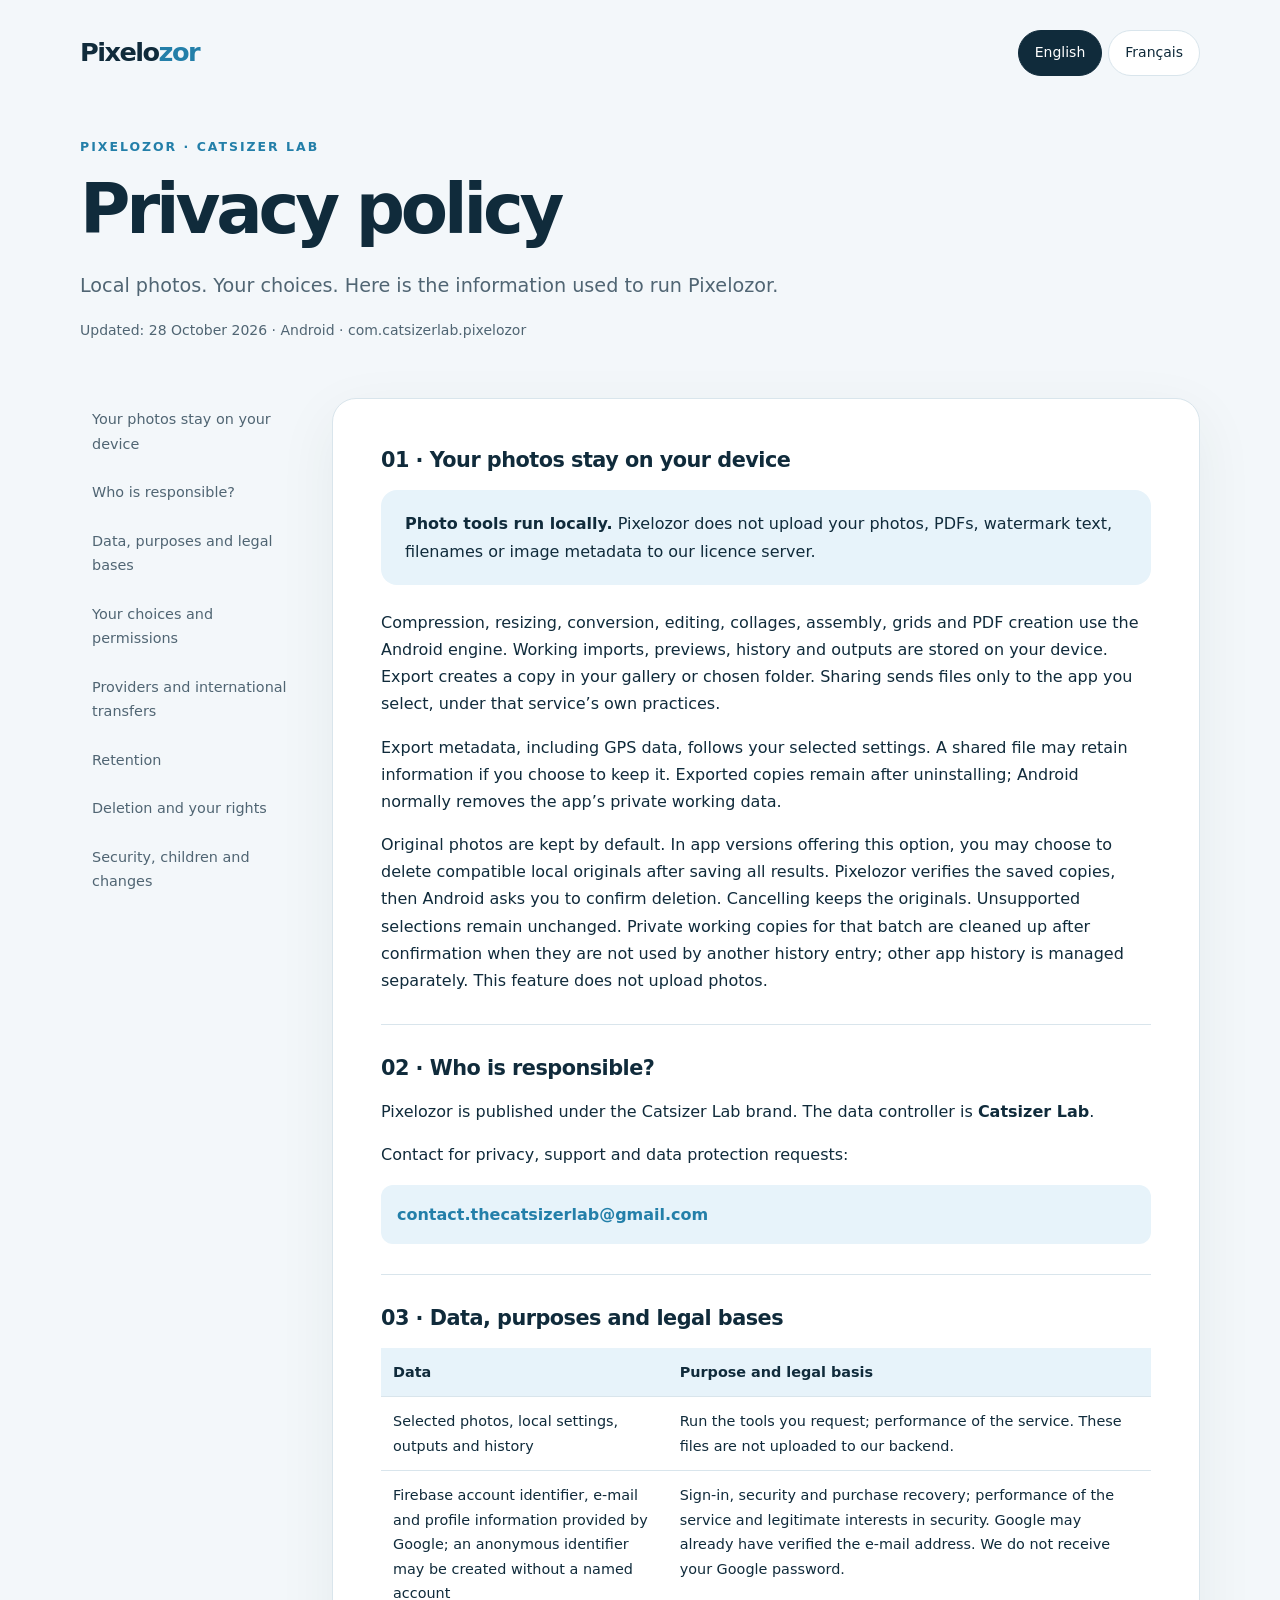
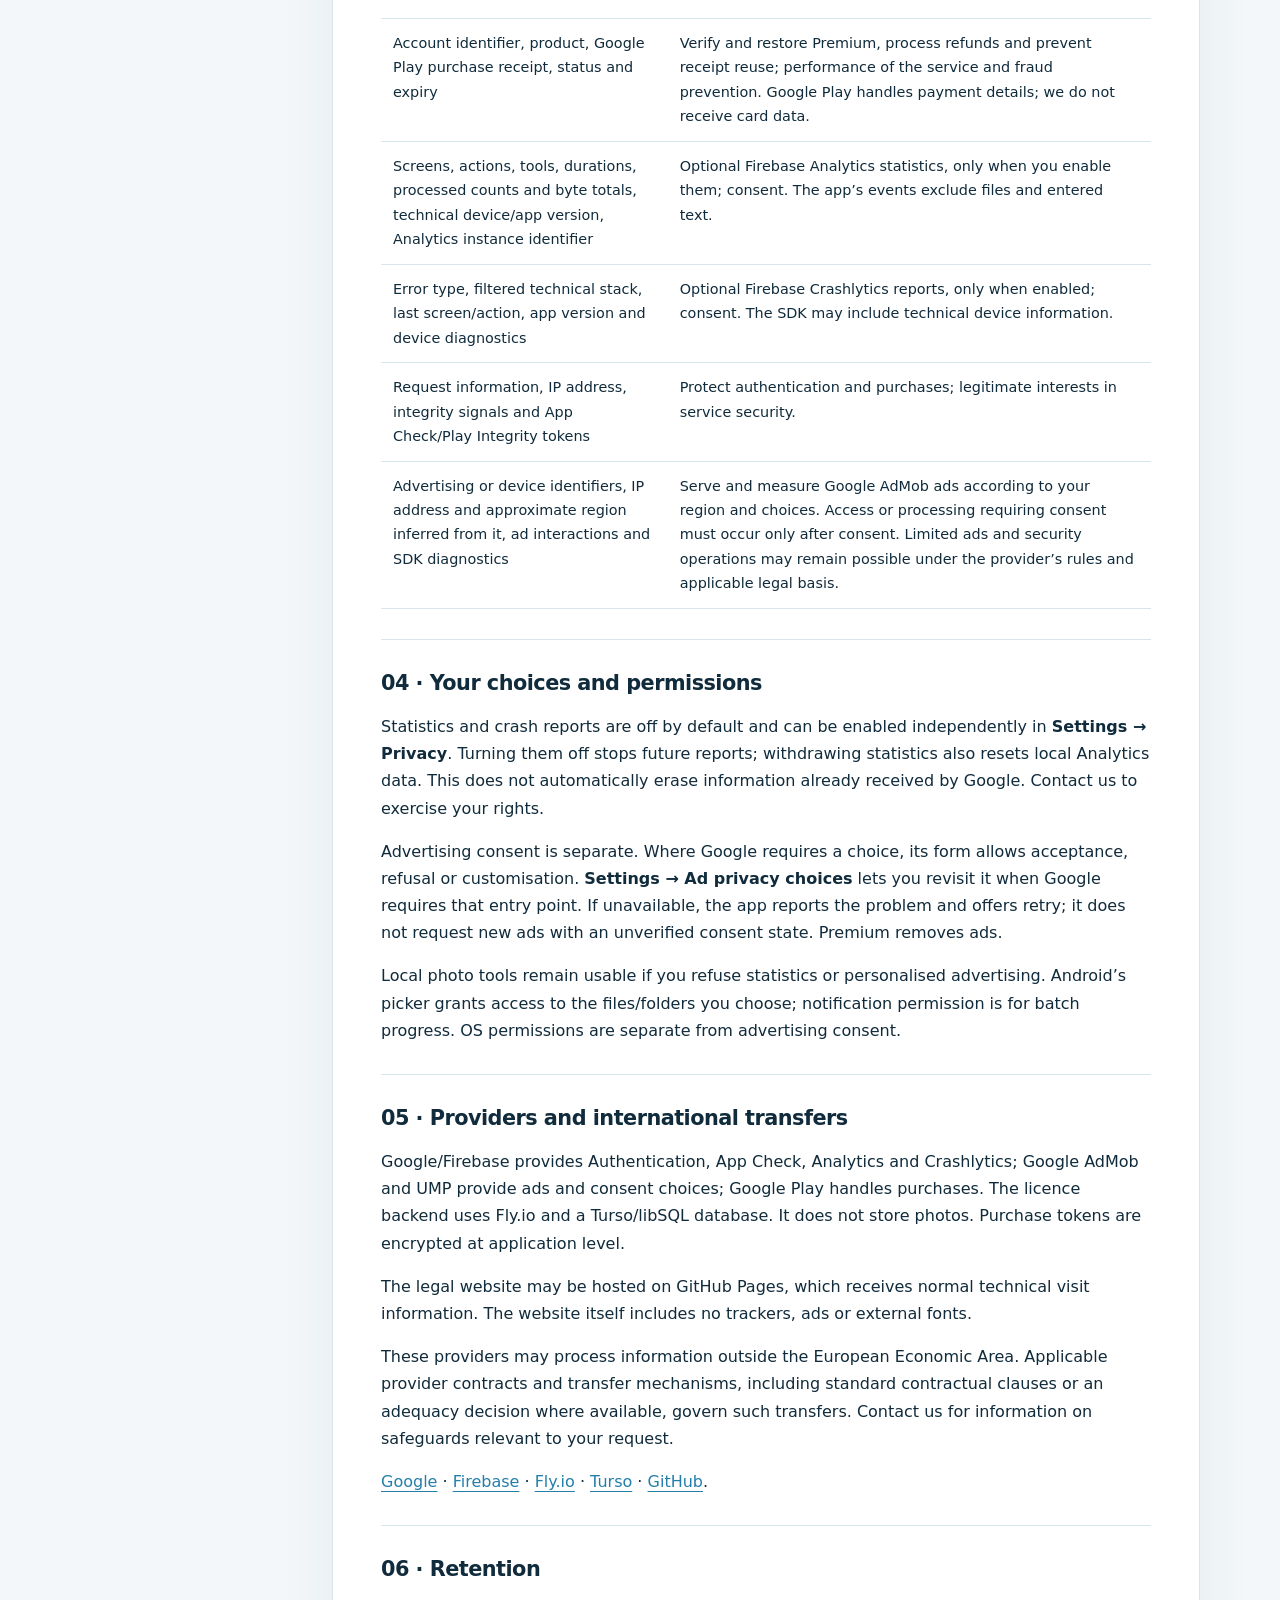
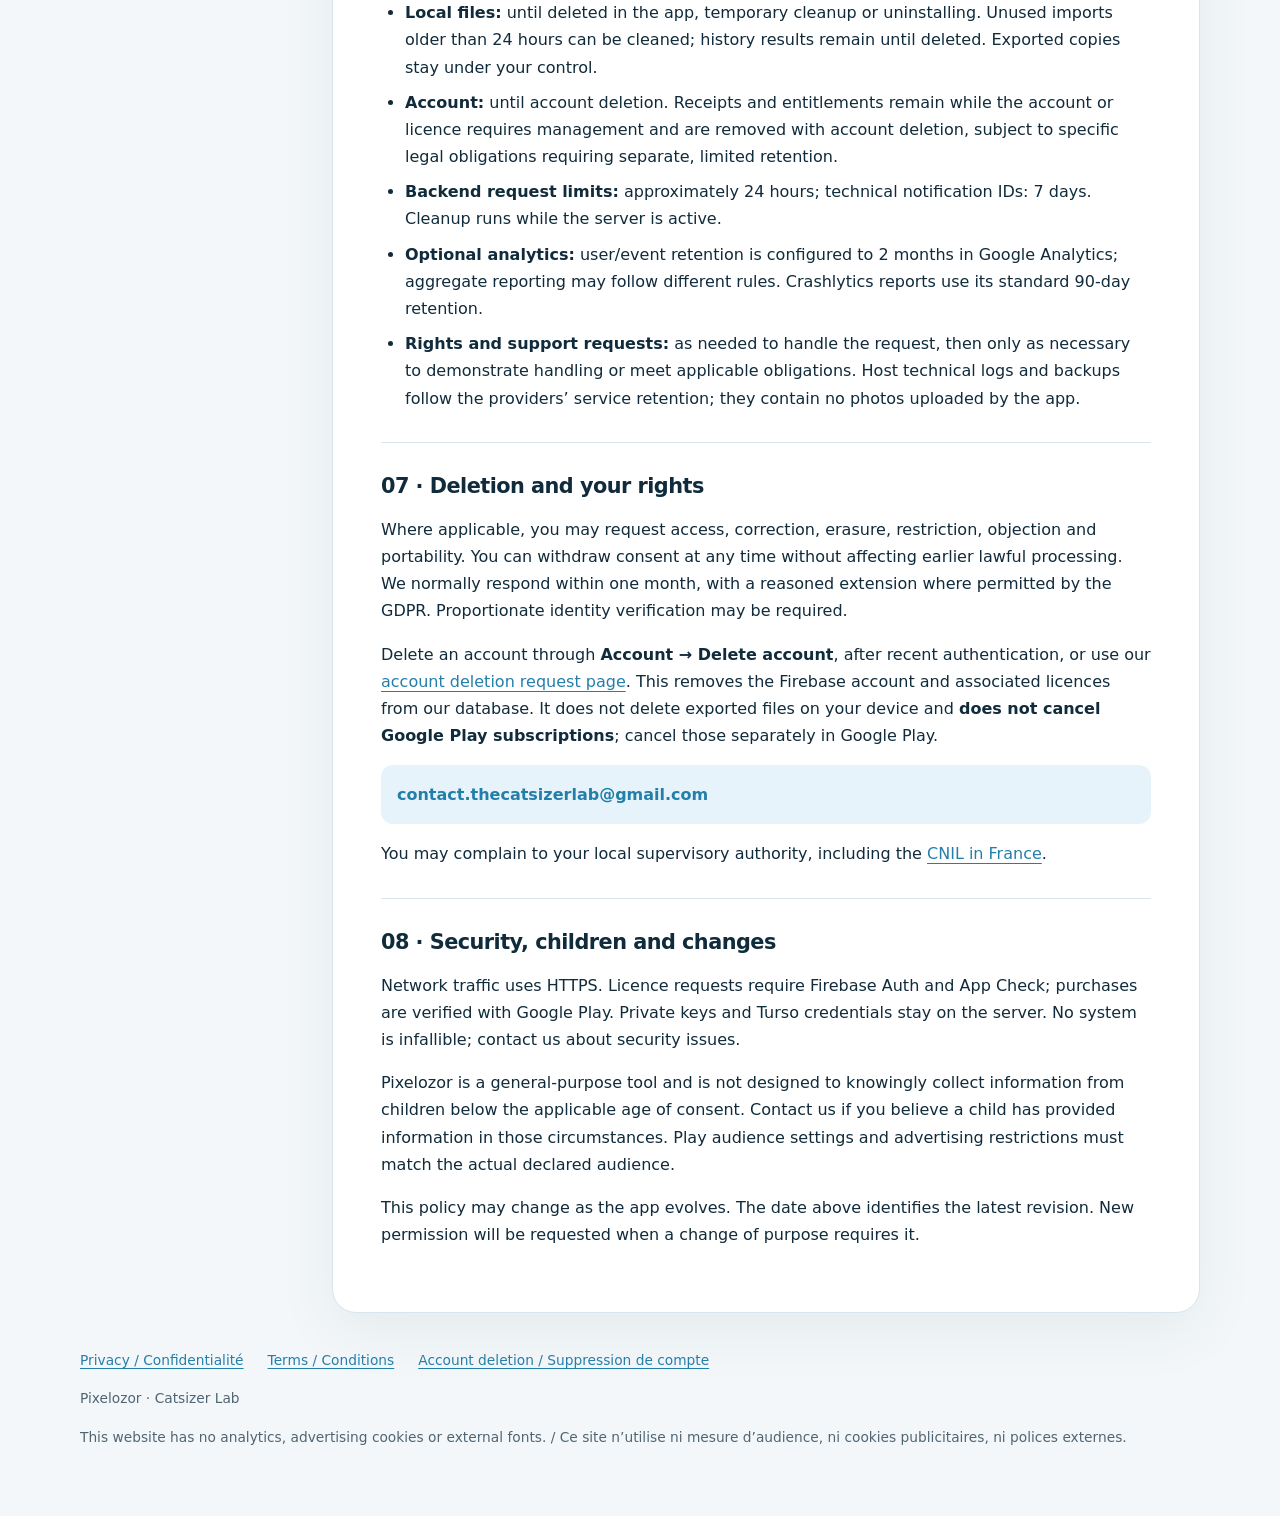
==== commit 4c53b3c4: "Explain optional original deletion after verified exports" ====
--- a/index.html
+++ b/index.html
@@ -1,3 +1,3 @@
 <!doctype html>
 <html lang="en"><head><meta charset="utf-8"><meta name="viewport" content="width=device-width,initial-scale=1"><meta name="color-scheme" content="light dark"><meta name="referrer" content="no-referrer"><meta name="description" content="Pixelozor — Privacy policy. Local photo tools by Catsizer Lab."><title>Pixelozor — Privacy policy / Politique de confidentialité</title><link rel="stylesheet" href="style.css"><script defer src="site-config.js"></script><script defer src="site.js"></script></head>
-<body><a class="skip" href="#main">Skip to content / Aller au contenu</a><header><a class="brand" href="index.html">Pixelo<span>zor</span></a><div class="langs" aria-label="Language / Langue"><button type="button" data-set-lang="en" aria-pressed="true">English</button><button type="button" data-set-lang="fr" aria-pressed="false">Français</button></div></header><main id="main"><div data-lang="en"><div class="hero"><div class="eyebrow">Pixelozor · Catsizer Lab</div><h1>Privacy policy</h1><p class="lead">Local photos. Your choices. Here is the information used to run Pixelozor.</p><p class="meta">Updated: 28 October 2026 · Android · com.catsizerlab.pixelozor</p></div><div class="layout"><aside aria-label="Sommaire / Contents"><a href="#en-1">Your photos stay on your device</a><a href="#en-2">Who is responsible?</a><a href="#en-3">Data, purposes and legal bases</a><a href="#en-4">Your choices and permissions</a><a href="#en-5">Providers and international transfers</a><a href="#en-6">Retention</a><a href="#en-7">Deletion and your rights</a><a href="#en-8">Security, children and changes</a></aside><article><section id="en-1"><h2>01 · Your photos stay on your device</h2><div class="callout"><strong>Photo tools run locally.</strong> Pixelozor does not upload your photos, PDFs, watermark text, filenames or image metadata to our licence server.</div><p>Compression, resizing, conversion, editing, collages, assembly, grids and PDF creation use the Android engine. Working imports, previews, history and outputs are stored on your device. Export creates a copy in your gallery or chosen folder. Sharing sends files only to the app you select, under that service’s own practices.</p><p>Export metadata, including GPS data, follows your selected settings. A shared file may retain information if you choose to keep it. Exported copies remain after uninstalling; Android normally removes the app’s private working data.</p></section><section id="en-2"><h2>02 · Who is responsible?</h2><p>Pixelozor is published under the Catsizer Lab brand. The data controller is <strong data-operator>Catsizer Lab</strong>.</p><p data-address></p><p>Contact for privacy, support and data protection requests:</p><a class="contact" data-support href="mailto:contact.thecatsizerlab@gmail.com?subject=Pixelozor%20-%20Privacy">contact.thecatsizerlab@gmail.com</a></section><section id="en-3"><h2>03 · Data, purposes and legal bases</h2><div class="tablewrap"><table><thead><tr><th>Data</th><th>Purpose and legal basis</th></tr></thead><tbody><tr><td>Selected photos, local settings, outputs and history</td><td>Run the tools you request; performance of the service. These files are not uploaded to our backend.</td></tr><tr><td>Firebase account identifier, e-mail and profile information provided by Google; an anonymous identifier may be created without a named account</td><td>Sign-in, security and purchase recovery; performance of the service and legitimate interests in security. Google may already have verified the e-mail address. We do not receive your Google password.</td></tr><tr><td>Account identifier, product, Google Play purchase receipt, status and expiry</td><td>Verify and restore Premium, process refunds and prevent receipt reuse; performance of the service and fraud prevention. Google Play handles payment details; we do not receive card data.</td></tr><tr><td>Screens, actions, tools, durations, processed counts and byte totals, technical device/app version, Analytics instance identifier</td><td>Optional Firebase Analytics statistics, only when you enable them; consent. The app’s events exclude files and entered text.</td></tr><tr><td>Error type, filtered technical stack, last screen/action, app version and device diagnostics</td><td>Optional Firebase Crashlytics reports, only when enabled; consent. The SDK may include technical device information.</td></tr><tr><td>Request information, IP address, integrity signals and App Check/Play Integrity tokens</td><td>Protect authentication and purchases; legitimate interests in service security.</td></tr><tr><td>Advertising or device identifiers, IP address and approximate region inferred from it, ad interactions and SDK diagnostics</td><td>Serve and measure Google AdMob ads according to your region and choices. Access or processing requiring consent must occur only after consent. Limited ads and security operations may remain possible under the provider’s rules and applicable legal basis.</td></tr></tbody></table></div></section><section id="en-4"><h2>04 · Your choices and permissions</h2><p>Statistics and crash reports are off by default and can be enabled independently in <strong>Settings → Privacy</strong>. Turning them off stops future reports; withdrawing statistics also resets local Analytics data. This does not automatically erase information already received by Google. Contact us to exercise your rights.</p><p>Advertising consent is separate. Where Google requires a choice, its form allows acceptance, refusal or customisation. <strong>Settings → Ad privacy choices</strong> lets you revisit it when Google requires that entry point. If unavailable, the app reports the problem and offers retry; it does not request new ads with an unverified consent state. Premium removes ads.</p><p>Local photo tools remain usable if you refuse statistics or personalised advertising. Android’s picker grants access to the files/folders you choose; notification permission is for batch progress. OS permissions are separate from advertising consent.</p></section><section id="en-5"><h2>05 · Providers and international transfers</h2><p>Google/Firebase provides Authentication, App Check, Analytics and Crashlytics; Google AdMob and UMP provide ads and consent choices; Google Play handles purchases. The licence backend uses Fly.io and a Turso/libSQL database. It does not store photos. Purchase tokens are encrypted at application level.</p><p>The legal website may be hosted on GitHub Pages, which receives normal technical visit information. The website itself includes no trackers, ads or external fonts.</p><p>These providers may process information outside the European Economic Area. Applicable provider contracts and transfer mechanisms, including standard contractual clauses or an adequacy decision where available, govern such transfers. Contact us for information on safeguards relevant to your request.</p><p><a href="https://policies.google.com/privacy">Google</a> · <a href="https://firebase.google.com/support/privacy">Firebase</a> · <a href="https://fly.io/legal/privacy-policy/">Fly.io</a> · <a href="https://turso.tech/privacy-policy">Turso</a> · <a href="https://docs.github.com/en/site-policy/privacy-policies/github-general-privacy-statement">GitHub</a>.</p></section><section id="en-6"><h2>06 · Retention</h2><ul><li><strong>Local files:</strong> until deleted in the app, temporary cleanup or uninstalling. Unused imports older than 24 hours can be cleaned; history results remain until deleted. Exported copies stay under your control.</li><li><strong>Account:</strong> until account deletion. Receipts and entitlements remain while the account or licence requires management and are removed with account deletion, subject to specific legal obligations requiring separate, limited retention.</li><li><strong>Backend request limits:</strong> approximately 24 hours; technical notification IDs: 7 days. Cleanup runs while the server is active.</li><li><strong>Optional analytics:</strong> user/event retention is configured to 2 months in Google Analytics; aggregate reporting may follow different rules. Crashlytics reports use its standard 90-day retention.</li><li><strong>Rights and support requests:</strong> as needed to handle the request, then only as necessary to demonstrate handling or meet applicable obligations. Host technical logs and backups follow the providers’ service retention; they contain no photos uploaded by the app.</li></ul></section><section id="en-7"><h2>07 · Deletion and your rights</h2><p>Where applicable, you may request access, correction, erasure, restriction, objection and portability. You can withdraw consent at any time without affecting earlier lawful processing. We normally respond within one month, with a reasoned extension where permitted by the GDPR. Proportionate identity verification may be required.</p><p>Delete an account through <strong>Account → Delete account</strong>, after recent authentication, or use our <a href="delete-account.html">account deletion request page</a>. This removes the Firebase account and associated licences from our database. It does not delete exported files on your device and <strong>does not cancel Google Play subscriptions</strong>; cancel those separately in Google Play.</p><a class="contact" data-support href="mailto:contact.thecatsizerlab@gmail.com?subject=Pixelozor%20-%20Privacy">contact.thecatsizerlab@gmail.com</a><p>You may complain to your local supervisory authority, including the <a href="https://www.cnil.fr/en">CNIL in France</a>.</p></section><section id="en-8"><h2>08 · Security, children and changes</h2><p>Network traffic uses HTTPS. Licence requests require Firebase Auth and App Check; purchases are verified with Google Play. Private keys and Turso credentials stay on the server. No system is infallible; contact us about security issues.</p><p>Pixelozor is a general-purpose tool and is not designed to knowingly collect information from children below the applicable age of consent. Contact us if you believe a child has provided information in those circumstances. Play audience settings and advertising restrictions must match the actual declared audience.</p><p>This policy may change as the app evolves. The date above identifies the latest revision. New permission will be requested when a change of purpose requires it.</p></section></article></div></div><div data-lang="fr"><div class="hero"><div class="eyebrow">Pixelozor · Catsizer Lab</div><h1>Politique de confidentialité</h1><p class="lead">Vos photos restent locales. Vos choix restent les vôtres. Voici les données utilisées pour faire fonctionner Pixelozor.</p><p class="meta">Mise à jour : 28 octobre 2026 · Android · com.catsizerlab.pixelozor</p></div><div class="layout"><aside aria-label="Sommaire / Contents"><a href="#fr-1">Vos photos restent sur votre appareil</a><a href="#fr-2">Qui est responsable ?</a><a href="#fr-3">Données, finalités et bases légales</a><a href="#fr-4">Vos choix et autorisations</a><a href="#fr-5">Prestataires et transferts</a><a href="#fr-6">Durées de conservation</a><a href="#fr-7">Suppression et droits</a><a href="#fr-8">Sécurité, mineurs et modifications</a></aside><article><section id="fr-1"><h2>01 · Vos photos restent sur votre appareil</h2><div class="callout"><strong>Les outils photo fonctionnent localement.</strong> Pixelozor ne téléverse pas vos photos, PDF, textes de filigrane, noms de fichiers ou métadonnées vers notre serveur de licences.</div><p>Compression, redimensionnement, conversion, retouche, collage, assemblage, grille et création de PDF utilisent le moteur Android. Les aperçus, imports de travail, historique et résultats sont conservés sur l’appareil. Une exportation crée une copie dans votre galerie ou le dossier choisi. Un partage envoie le fichier uniquement à l’application que vous choisissez, sous la responsabilité de ce service.</p><p>La suppression des métadonnées, y compris GPS, dépend de votre réglage d’export. Un fichier partagé peut donc conserver des informations si vous choisissez de les garder. Les copies exportées restent après la désinstallation ; les données privées de l’app sont normalement retirées par Android.</p></section><section id="fr-2"><h2>02 · Qui est responsable ?</h2><p>Pixelozor est éditée sous la marque Catsizer Lab. Responsable du traitement : <strong data-operator>Catsizer Lab</strong>.</p><p data-address></p><p>Contact pour la confidentialité, l’assistance et l’exercice de vos droits :</p><a class="contact" data-support href="mailto:contact.thecatsizerlab@gmail.com?subject=Pixelozor%20-%20Privacy">contact.thecatsizerlab@gmail.com</a></section><section id="fr-3"><h2>03 · Données, finalités et bases légales</h2><div class="tablewrap"><table><thead><tr><th>Données</th><th>Usage et base légale</th></tr></thead><tbody><tr><td>Photos sélectionnées, réglages, résultats et historique locaux</td><td>Exécuter les outils demandés ; exécution du service. Ces fichiers ne sont pas envoyés à notre backend.</td></tr><tr><td>Identifiant Firebase, adresse e-mail et informations de profil fournies par Google ; un identifiant invité peut être créé sans compte nominatif</td><td>Connexion, sécurité et récupération des achats ; exécution du service et intérêt légitime à sa sécurité. L’adresse peut être déjà vérifiée par Google. Nous ne recevons pas votre mot de passe Google.</td></tr><tr><td>Identifiant de compte, produit acheté, justificatif Google Play, statut et échéance</td><td>Vérifier et restaurer Premium, gérer les remboursements et éviter la réutilisation des reçus ; exécution du service et prévention des fraudes. Les coordonnées de carte bancaire sont gérées par Google Play et ne nous sont pas transmises.</td></tr><tr><td>Écrans et actions, outils, durées, nombres et volumes traités, modèle/version technique, identifiant d’instance Analytics</td><td>Statistiques facultatives Firebase Analytics, uniquement si vous les activez ; consentement. Aucun fichier ni texte saisi n’est inclus dans les événements de l’app.</td></tr><tr><td>Type d’erreur, pile technique filtrée, dernier écran/action, version de l’app et appareil</td><td>Diagnostics facultatifs Firebase Crashlytics, uniquement si vous les activez ; consentement. Le SDK peut fournir des informations techniques sur l’appareil.</td></tr><tr><td>Informations techniques de requête, adresse IP, signaux d’intégrité et jetons App Check/Play Integrity</td><td>Protéger l’authentification et les achats ; intérêt légitime à sécuriser le service.</td></tr><tr><td>Identifiants publicitaires ou d’appareil, adresse IP et zone approximative déduite, interactions publicitaires et diagnostics SDK</td><td>Diffuser et mesurer les annonces via Google AdMob selon votre région et vos choix. Les accès/traitements soumis au consentement ne doivent avoir lieu qu’après consentement. Certaines annonces limitées et opérations de sécurité peuvent rester possibles selon les règles du fournisseur et la base légale applicable.</td></tr></tbody></table></div></section><section id="fr-4"><h2>04 · Vos choix et autorisations</h2><p>Les statistiques et les rapports de plantage sont désactivés par défaut et peuvent être activés séparément dans <strong>Réglages → Confidentialité</strong>. Les désactiver arrête les futurs envois ; le retrait des statistiques réinitialise aussi les données Analytics locales. Cela ne constitue pas une suppression automatique des données déjà reçues par Google ; contactez-nous pour exercer vos droits.</p><p>Le consentement publicitaire est distinct. Quand Google demande un choix, son formulaire permet d’accepter, de refuser ou de personnaliser. <strong>Réglages → Choix publicitaires</strong> permet de revoir ce choix lorsque Google exige ce point d’entrée. En cas d’indisponibilité, l’app affiche une erreur et permet de réessayer ; elle ne demande pas de nouvelles annonces avec un état de consentement non vérifié. Premium retire les annonces.</p><p>Les outils locaux restent utilisables si vous refusez les statistiques ou la publicité personnalisée. Le sélecteur Android donne accès aux fichiers ou dossiers que vous choisissez ; l’autorisation de notification concerne la progression des lots. Ces autorisations système sont distinctes du consentement publicitaire.</p></section><section id="fr-5"><h2>05 · Prestataires et transferts</h2><p>Nous utilisons Google/Firebase pour l’authentification, App Check, Analytics et Crashlytics ; Google AdMob et sa plateforme UMP pour les annonces et leurs choix ; Google Play pour les paiements. Le backend de licences utilise Fly.io et une base Turso/libSQL. Il ne conserve pas les photos. Le justificatif d’achat y est chiffré au niveau applicatif.</p><p>Le site juridique peut être hébergé sur GitHub Pages, qui reçoit les données techniques normales d’une visite Web. Le site lui-même n’intègre aucun traceur, publicité ou police externe.</p><p>Ces prestataires peuvent traiter des données hors de l’Espace économique européen. Leurs contrats et mécanismes applicables, notamment les clauses contractuelles types ou une décision d’adéquation lorsque disponible, encadrent ces transferts. Contactez-nous pour obtenir les informations et garanties applicables à votre demande.</p><p><a href="https://policies.google.com/privacy">Google</a> · <a href="https://firebase.google.com/support/privacy">Firebase</a> · <a href="https://fly.io/legal/privacy-policy/">Fly.io</a> · <a href="https://turso.tech/privacy-policy">Turso</a> · <a href="https://docs.github.com/en/site-policy/privacy-policies/github-general-privacy-statement">GitHub</a>.</p></section><section id="fr-6"><h2>06 · Durées de conservation</h2><ul><li><strong>Fichiers locaux :</strong> jusqu’à leur suppression dans l’app, au nettoyage des fichiers temporaires ou à la désinstallation. Le nettoyage des imports inutilisés concerne les fichiers de plus de 24 heures ; les résultats de l’historique sont conservés jusqu’à leur suppression. Les copies exportées restent sous votre contrôle.</li><li><strong>Compte :</strong> jusqu’à la suppression du compte. Les reçus et droits sont conservés tant que le compte ou la licence doit être géré, puis retirés avec la suppression du compte ; des obligations légales spécifiques peuvent nécessiter une conservation séparée et limitée.</li><li><strong>Limitation de requêtes du backend :</strong> environ 24 heures ; identifiants de notifications techniques : 7 jours. Le nettoyage a lieu lors de l’activité du serveur.</li><li><strong>Statistiques facultatives :</strong> conservation des données utilisateur et événements configurée à 2 mois dans Google Analytics ; les rapports agrégés peuvent suivre des règles différentes. Les rapports Crashlytics sont conservés selon sa durée standard de 90 jours.</li><li><strong>Demandes de droits et d’assistance :</strong> le temps de traiter la demande, puis uniquement le temps nécessaire pour justifier son traitement ou répondre aux obligations applicables. Les journaux techniques des hébergeurs et leurs sauvegardes suivent les durées de leurs services ; ils ne contiennent pas de photos envoyées par l’app.</li></ul></section><section id="fr-7"><h2>07 · Suppression et droits</h2><p>Vous pouvez demander l’accès, la rectification, la suppression, la limitation, l’opposition et la portabilité lorsque ces droits s’appliquent. Vous pouvez retirer votre consentement à tout moment, sans affecter la licéité des traitements antérieurs. Nous répondons en principe sous un mois, avec prolongation motivée lorsque le RGPD le permet. Une vérification d’identité proportionnée peut être nécessaire.</p><p>La suppression du compte est accessible dans <strong>Compte → Supprimer le compte</strong>, avec une connexion récente, ou via notre <a href="delete-account.html">page de demande de suppression</a>. Elle retire le compte Firebase et les licences associées de notre base. Elle ne supprime pas les copies exportées sur votre appareil et <strong>n’annule pas un abonnement Google Play</strong>, à résilier séparément.</p><a class="contact" data-support href="mailto:contact.thecatsizerlab@gmail.com?subject=Pixelozor%20-%20Privacy">contact.thecatsizerlab@gmail.com</a><p>Vous pouvez également déposer une réclamation auprès de votre autorité de contrôle, notamment la <a href="https://www.cnil.fr/fr/adresser-une-plainte">CNIL en France</a>.</p></section><section id="fr-8"><h2>08 · Sécurité, mineurs et modifications</h2><p>Les communications réseau utilisent HTTPS. Les appels de licences requièrent Firebase Auth et App Check ; les achats sont revérifiés auprès de Google Play. Les clés privées et accès Turso restent côté serveur. Aucun système n’est infaillible ; signalez tout incident à notre contact.</p><p>Pixelozor est un outil généraliste et n’est pas conçu pour collecter sciemment des données d’enfants en dessous de l’âge applicable du consentement. Si vous pensez qu’un enfant nous a transmis des données dans ces conditions, contactez-nous. L’audience et les restrictions publicitaires de la fiche Google Play doivent correspondre à l’usage réellement déclaré.</p><p>Cette politique peut évoluer avec l’app. La date en haut indique la dernière mise à jour. Une nouvelle autorisation sera demandée si un changement de finalité le nécessite.</p></section></article></div></div></main><footer><nav><a data-page-link="index.html" href="index.html">Privacy / Confidentialité</a><a data-page-link="terms.html" href="terms.html">Terms / Conditions</a><a data-page-link="delete-account.html" href="delete-account.html">Account deletion / Suppression de compte</a></nav><p>Pixelozor · <span data-operator>Catsizer Lab</span><br><span data-address></span></p><p>This website has no analytics, advertising cookies or external fonts. / Ce site n’utilise ni mesure d’audience, ni cookies publicitaires, ni polices externes.</p></footer></body></html>+<body><a class="skip" href="#main">Skip to content / Aller au contenu</a><header><a class="brand" href="index.html">Pixelo<span>zor</span></a><div class="langs" aria-label="Language / Langue"><button type="button" data-set-lang="en" aria-pressed="true">English</button><button type="button" data-set-lang="fr" aria-pressed="false">Français</button></div></header><main id="main"><div data-lang="en"><div class="hero"><div class="eyebrow">Pixelozor · Catsizer Lab</div><h1>Privacy policy</h1><p class="lead">Local photos. Your choices. Here is the information used to run Pixelozor.</p><p class="meta">Updated: 28 October 2026 · Android · com.catsizerlab.pixelozor</p></div><div class="layout"><aside aria-label="Sommaire / Contents"><a href="#en-1">Your photos stay on your device</a><a href="#en-2">Who is responsible?</a><a href="#en-3">Data, purposes and legal bases</a><a href="#en-4">Your choices and permissions</a><a href="#en-5">Providers and international transfers</a><a href="#en-6">Retention</a><a href="#en-7">Deletion and your rights</a><a href="#en-8">Security, children and changes</a></aside><article><section id="en-1"><h2>01 · Your photos stay on your device</h2><div class="callout"><strong>Photo tools run locally.</strong> Pixelozor does not upload your photos, PDFs, watermark text, filenames or image metadata to our licence server.</div><p>Compression, resizing, conversion, editing, collages, assembly, grids and PDF creation use the Android engine. Working imports, previews, history and outputs are stored on your device. Export creates a copy in your gallery or chosen folder. Sharing sends files only to the app you select, under that service’s own practices.</p><p>Export metadata, including GPS data, follows your selected settings. A shared file may retain information if you choose to keep it. Exported copies remain after uninstalling; Android normally removes the app’s private working data.</p><p>Original photos are kept by default. In app versions offering this option, you may choose to delete compatible local originals after saving all results. Pixelozor verifies the saved copies, then Android asks you to confirm deletion. Cancelling keeps the originals. Unsupported selections remain unchanged. Private working copies for that batch are cleaned up after confirmation when they are not used by another history entry; other app history is managed separately. This feature does not upload photos.</p></section><section id="en-2"><h2>02 · Who is responsible?</h2><p>Pixelozor is published under the Catsizer Lab brand. The data controller is <strong data-operator>Catsizer Lab</strong>.</p><p data-address></p><p>Contact for privacy, support and data protection requests:</p><a class="contact" data-support href="mailto:contact.thecatsizerlab@gmail.com?subject=Pixelozor%20-%20Privacy">contact.thecatsizerlab@gmail.com</a></section><section id="en-3"><h2>03 · Data, purposes and legal bases</h2><div class="tablewrap"><table><thead><tr><th>Data</th><th>Purpose and legal basis</th></tr></thead><tbody><tr><td>Selected photos, local settings, outputs and history</td><td>Run the tools you request; performance of the service. These files are not uploaded to our backend.</td></tr><tr><td>Firebase account identifier, e-mail and profile information provided by Google; an anonymous identifier may be created without a named account</td><td>Sign-in, security and purchase recovery; performance of the service and legitimate interests in security. Google may already have verified the e-mail address. We do not receive your Google password.</td></tr><tr><td>Account identifier, product, Google Play purchase receipt, status and expiry</td><td>Verify and restore Premium, process refunds and prevent receipt reuse; performance of the service and fraud prevention. Google Play handles payment details; we do not receive card data.</td></tr><tr><td>Screens, actions, tools, durations, processed counts and byte totals, technical device/app version, Analytics instance identifier</td><td>Optional Firebase Analytics statistics, only when you enable them; consent. The app’s events exclude files and entered text.</td></tr><tr><td>Error type, filtered technical stack, last screen/action, app version and device diagnostics</td><td>Optional Firebase Crashlytics reports, only when enabled; consent. The SDK may include technical device information.</td></tr><tr><td>Request information, IP address, integrity signals and App Check/Play Integrity tokens</td><td>Protect authentication and purchases; legitimate interests in service security.</td></tr><tr><td>Advertising or device identifiers, IP address and approximate region inferred from it, ad interactions and SDK diagnostics</td><td>Serve and measure Google AdMob ads according to your region and choices. Access or processing requiring consent must occur only after consent. Limited ads and security operations may remain possible under the provider’s rules and applicable legal basis.</td></tr></tbody></table></div></section><section id="en-4"><h2>04 · Your choices and permissions</h2><p>Statistics and crash reports are off by default and can be enabled independently in <strong>Settings → Privacy</strong>. Turning them off stops future reports; withdrawing statistics also resets local Analytics data. This does not automatically erase information already received by Google. Contact us to exercise your rights.</p><p>Advertising consent is separate. Where Google requires a choice, its form allows acceptance, refusal or customisation. <strong>Settings → Ad privacy choices</strong> lets you revisit it when Google requires that entry point. If unavailable, the app reports the problem and offers retry; it does not request new ads with an unverified consent state. Premium removes ads.</p><p>Local photo tools remain usable if you refuse statistics or personalised advertising. Android’s picker grants access to the files/folders you choose; notification permission is for batch progress. OS permissions are separate from advertising consent.</p></section><section id="en-5"><h2>05 · Providers and international transfers</h2><p>Google/Firebase provides Authentication, App Check, Analytics and Crashlytics; Google AdMob and UMP provide ads and consent choices; Google Play handles purchases. The licence backend uses Fly.io and a Turso/libSQL database. It does not store photos. Purchase tokens are encrypted at application level.</p><p>The legal website may be hosted on GitHub Pages, which receives normal technical visit information. The website itself includes no trackers, ads or external fonts.</p><p>These providers may process information outside the European Economic Area. Applicable provider contracts and transfer mechanisms, including standard contractual clauses or an adequacy decision where available, govern such transfers. Contact us for information on safeguards relevant to your request.</p><p><a href="https://policies.google.com/privacy">Google</a> · <a href="https://firebase.google.com/support/privacy">Firebase</a> · <a href="https://fly.io/legal/privacy-policy/">Fly.io</a> · <a href="https://turso.tech/privacy-policy">Turso</a> · <a href="https://docs.github.com/en/site-policy/privacy-policies/github-general-privacy-statement">GitHub</a>.</p></section><section id="en-6"><h2>06 · Retention</h2><ul><li><strong>Local files:</strong> until deleted in the app, temporary cleanup or uninstalling. Unused imports older than 24 hours can be cleaned; history results remain until deleted. Exported copies stay under your control.</li><li><strong>Account:</strong> until account deletion. Receipts and entitlements remain while the account or licence requires management and are removed with account deletion, subject to specific legal obligations requiring separate, limited retention.</li><li><strong>Backend request limits:</strong> approximately 24 hours; technical notification IDs: 7 days. Cleanup runs while the server is active.</li><li><strong>Optional analytics:</strong> user/event retention is configured to 2 months in Google Analytics; aggregate reporting may follow different rules. Crashlytics reports use its standard 90-day retention.</li><li><strong>Rights and support requests:</strong> as needed to handle the request, then only as necessary to demonstrate handling or meet applicable obligations. Host technical logs and backups follow the providers’ service retention; they contain no photos uploaded by the app.</li></ul></section><section id="en-7"><h2>07 · Deletion and your rights</h2><p>Where applicable, you may request access, correction, erasure, restriction, objection and portability. You can withdraw consent at any time without affecting earlier lawful processing. We normally respond within one month, with a reasoned extension where permitted by the GDPR. Proportionate identity verification may be required.</p><p>Delete an account through <strong>Account → Delete account</strong>, after recent authentication, or use our <a href="delete-account.html">account deletion request page</a>. This removes the Firebase account and associated licences from our database. It does not delete exported files on your device and <strong>does not cancel Google Play subscriptions</strong>; cancel those separately in Google Play.</p><a class="contact" data-support href="mailto:contact.thecatsizerlab@gmail.com?subject=Pixelozor%20-%20Privacy">contact.thecatsizerlab@gmail.com</a><p>You may complain to your local supervisory authority, including the <a href="https://www.cnil.fr/en">CNIL in France</a>.</p></section><section id="en-8"><h2>08 · Security, children and changes</h2><p>Network traffic uses HTTPS. Licence requests require Firebase Auth and App Check; purchases are verified with Google Play. Private keys and Turso credentials stay on the server. No system is infallible; contact us about security issues.</p><p>Pixelozor is a general-purpose tool and is not designed to knowingly collect information from children below the applicable age of consent. Contact us if you believe a child has provided information in those circumstances. Play audience settings and advertising restrictions must match the actual declared audience.</p><p>This policy may change as the app evolves. The date above identifies the latest revision. New permission will be requested when a change of purpose requires it.</p></section></article></div></div><div data-lang="fr"><div class="hero"><div class="eyebrow">Pixelozor · Catsizer Lab</div><h1>Politique de confidentialité</h1><p class="lead">Vos photos restent locales. Vos choix restent les vôtres. Voici les données utilisées pour faire fonctionner Pixelozor.</p><p class="meta">Mise à jour : 28 octobre 2026 · Android · com.catsizerlab.pixelozor</p></div><div class="layout"><aside aria-label="Sommaire / Contents"><a href="#fr-1">Vos photos restent sur votre appareil</a><a href="#fr-2">Qui est responsable ?</a><a href="#fr-3">Données, finalités et bases légales</a><a href="#fr-4">Vos choix et autorisations</a><a href="#fr-5">Prestataires et transferts</a><a href="#fr-6">Durées de conservation</a><a href="#fr-7">Suppression et droits</a><a href="#fr-8">Sécurité, mineurs et modifications</a></aside><article><section id="fr-1"><h2>01 · Vos photos restent sur votre appareil</h2><div class="callout"><strong>Les outils photo fonctionnent localement.</strong> Pixelozor ne téléverse pas vos photos, PDF, textes de filigrane, noms de fichiers ou métadonnées vers notre serveur de licences.</div><p>Compression, redimensionnement, conversion, retouche, collage, assemblage, grille et création de PDF utilisent le moteur Android. Les aperçus, imports de travail, historique et résultats sont conservés sur l’appareil. Une exportation crée une copie dans votre galerie ou le dossier choisi. Un partage envoie le fichier uniquement à l’application que vous choisissez, sous la responsabilité de ce service.</p><p>La suppression des métadonnées, y compris GPS, dépend de votre réglage d’export. Un fichier partagé peut donc conserver des informations si vous choisissez de les garder. Les copies exportées restent après la désinstallation ; les données privées de l’app sont normalement retirées par Android.</p><p>Les photos originales sont conservées par défaut. Dans les versions proposant cette option, vous pouvez choisir de supprimer les originaux locaux compatibles après avoir enregistré tous les résultats. Pixelozor vérifie les copies enregistrées, puis Android vous demande de confirmer la suppression. Une annulation conserve les originaux. Les sélections non compatibles restent intactes. Après confirmation, les copies de travail privées du lot sont nettoyées si elles ne servent pas à un autre élément de l’historique ; les autres données de l’historique se gèrent séparément. Cette fonction ne téléverse aucune photo.</p></section><section id="fr-2"><h2>02 · Qui est responsable ?</h2><p>Pixelozor est éditée sous la marque Catsizer Lab. Responsable du traitement : <strong data-operator>Catsizer Lab</strong>.</p><p data-address></p><p>Contact pour la confidentialité, l’assistance et l’exercice de vos droits :</p><a class="contact" data-support href="mailto:contact.thecatsizerlab@gmail.com?subject=Pixelozor%20-%20Privacy">contact.thecatsizerlab@gmail.com</a></section><section id="fr-3"><h2>03 · Données, finalités et bases légales</h2><div class="tablewrap"><table><thead><tr><th>Données</th><th>Usage et base légale</th></tr></thead><tbody><tr><td>Photos sélectionnées, réglages, résultats et historique locaux</td><td>Exécuter les outils demandés ; exécution du service. Ces fichiers ne sont pas envoyés à notre backend.</td></tr><tr><td>Identifiant Firebase, adresse e-mail et informations de profil fournies par Google ; un identifiant invité peut être créé sans compte nominatif</td><td>Connexion, sécurité et récupération des achats ; exécution du service et intérêt légitime à sa sécurité. L’adresse peut être déjà vérifiée par Google. Nous ne recevons pas votre mot de passe Google.</td></tr><tr><td>Identifiant de compte, produit acheté, justificatif Google Play, statut et échéance</td><td>Vérifier et restaurer Premium, gérer les remboursements et éviter la réutilisation des reçus ; exécution du service et prévention des fraudes. Les coordonnées de carte bancaire sont gérées par Google Play et ne nous sont pas transmises.</td></tr><tr><td>Écrans et actions, outils, durées, nombres et volumes traités, modèle/version technique, identifiant d’instance Analytics</td><td>Statistiques facultatives Firebase Analytics, uniquement si vous les activez ; consentement. Aucun fichier ni texte saisi n’est inclus dans les événements de l’app.</td></tr><tr><td>Type d’erreur, pile technique filtrée, dernier écran/action, version de l’app et appareil</td><td>Diagnostics facultatifs Firebase Crashlytics, uniquement si vous les activez ; consentement. Le SDK peut fournir des informations techniques sur l’appareil.</td></tr><tr><td>Informations techniques de requête, adresse IP, signaux d’intégrité et jetons App Check/Play Integrity</td><td>Protéger l’authentification et les achats ; intérêt légitime à sécuriser le service.</td></tr><tr><td>Identifiants publicitaires ou d’appareil, adresse IP et zone approximative déduite, interactions publicitaires et diagnostics SDK</td><td>Diffuser et mesurer les annonces via Google AdMob selon votre région et vos choix. Les accès/traitements soumis au consentement ne doivent avoir lieu qu’après consentement. Certaines annonces limitées et opérations de sécurité peuvent rester possibles selon les règles du fournisseur et la base légale applicable.</td></tr></tbody></table></div></section><section id="fr-4"><h2>04 · Vos choix et autorisations</h2><p>Les statistiques et les rapports de plantage sont désactivés par défaut et peuvent être activés séparément dans <strong>Réglages → Confidentialité</strong>. Les désactiver arrête les futurs envois ; le retrait des statistiques réinitialise aussi les données Analytics locales. Cela ne constitue pas une suppression automatique des données déjà reçues par Google ; contactez-nous pour exercer vos droits.</p><p>Le consentement publicitaire est distinct. Quand Google demande un choix, son formulaire permet d’accepter, de refuser ou de personnaliser. <strong>Réglages → Choix publicitaires</strong> permet de revoir ce choix lorsque Google exige ce point d’entrée. En cas d’indisponibilité, l’app affiche une erreur et permet de réessayer ; elle ne demande pas de nouvelles annonces avec un état de consentement non vérifié. Premium retire les annonces.</p><p>Les outils locaux restent utilisables si vous refusez les statistiques ou la publicité personnalisée. Le sélecteur Android donne accès aux fichiers ou dossiers que vous choisissez ; l’autorisation de notification concerne la progression des lots. Ces autorisations système sont distinctes du consentement publicitaire.</p></section><section id="fr-5"><h2>05 · Prestataires et transferts</h2><p>Nous utilisons Google/Firebase pour l’authentification, App Check, Analytics et Crashlytics ; Google AdMob et sa plateforme UMP pour les annonces et leurs choix ; Google Play pour les paiements. Le backend de licences utilise Fly.io et une base Turso/libSQL. Il ne conserve pas les photos. Le justificatif d’achat y est chiffré au niveau applicatif.</p><p>Le site juridique peut être hébergé sur GitHub Pages, qui reçoit les données techniques normales d’une visite Web. Le site lui-même n’intègre aucun traceur, publicité ou police externe.</p><p>Ces prestataires peuvent traiter des données hors de l’Espace économique européen. Leurs contrats et mécanismes applicables, notamment les clauses contractuelles types ou une décision d’adéquation lorsque disponible, encadrent ces transferts. Contactez-nous pour obtenir les informations et garanties applicables à votre demande.</p><p><a href="https://policies.google.com/privacy">Google</a> · <a href="https://firebase.google.com/support/privacy">Firebase</a> · <a href="https://fly.io/legal/privacy-policy/">Fly.io</a> · <a href="https://turso.tech/privacy-policy">Turso</a> · <a href="https://docs.github.com/en/site-policy/privacy-policies/github-general-privacy-statement">GitHub</a>.</p></section><section id="fr-6"><h2>06 · Durées de conservation</h2><ul><li><strong>Fichiers locaux :</strong> jusqu’à leur suppression dans l’app, au nettoyage des fichiers temporaires ou à la désinstallation. Le nettoyage des imports inutilisés concerne les fichiers de plus de 24 heures ; les résultats de l’historique sont conservés jusqu’à leur suppression. Les copies exportées restent sous votre contrôle.</li><li><strong>Compte :</strong> jusqu’à la suppression du compte. Les reçus et droits sont conservés tant que le compte ou la licence doit être géré, puis retirés avec la suppression du compte ; des obligations légales spécifiques peuvent nécessiter une conservation séparée et limitée.</li><li><strong>Limitation de requêtes du backend :</strong> environ 24 heures ; identifiants de notifications techniques : 7 jours. Le nettoyage a lieu lors de l’activité du serveur.</li><li><strong>Statistiques facultatives :</strong> conservation des données utilisateur et événements configurée à 2 mois dans Google Analytics ; les rapports agrégés peuvent suivre des règles différentes. Les rapports Crashlytics sont conservés selon sa durée standard de 90 jours.</li><li><strong>Demandes de droits et d’assistance :</strong> le temps de traiter la demande, puis uniquement le temps nécessaire pour justifier son traitement ou répondre aux obligations applicables. Les journaux techniques des hébergeurs et leurs sauvegardes suivent les durées de leurs services ; ils ne contiennent pas de photos envoyées par l’app.</li></ul></section><section id="fr-7"><h2>07 · Suppression et droits</h2><p>Vous pouvez demander l’accès, la rectification, la suppression, la limitation, l’opposition et la portabilité lorsque ces droits s’appliquent. Vous pouvez retirer votre consentement à tout moment, sans affecter la licéité des traitements antérieurs. Nous répondons en principe sous un mois, avec prolongation motivée lorsque le RGPD le permet. Une vérification d’identité proportionnée peut être nécessaire.</p><p>La suppression du compte est accessible dans <strong>Compte → Supprimer le compte</strong>, avec une connexion récente, ou via notre <a href="delete-account.html">page de demande de suppression</a>. Elle retire le compte Firebase et les licences associées de notre base. Elle ne supprime pas les copies exportées sur votre appareil et <strong>n’annule pas un abonnement Google Play</strong>, à résilier séparément.</p><a class="contact" data-support href="mailto:contact.thecatsizerlab@gmail.com?subject=Pixelozor%20-%20Privacy">contact.thecatsizerlab@gmail.com</a><p>Vous pouvez également déposer une réclamation auprès de votre autorité de contrôle, notamment la <a href="https://www.cnil.fr/fr/adresser-une-plainte">CNIL en France</a>.</p></section><section id="fr-8"><h2>08 · Sécurité, mineurs et modifications</h2><p>Les communications réseau utilisent HTTPS. Les appels de licences requièrent Firebase Auth et App Check ; les achats sont revérifiés auprès de Google Play. Les clés privées et accès Turso restent côté serveur. Aucun système n’est infaillible ; signalez tout incident à notre contact.</p><p>Pixelozor est un outil généraliste et n’est pas conçu pour collecter sciemment des données d’enfants en dessous de l’âge applicable du consentement. Si vous pensez qu’un enfant nous a transmis des données dans ces conditions, contactez-nous. L’audience et les restrictions publicitaires de la fiche Google Play doivent correspondre à l’usage réellement déclaré.</p><p>Cette politique peut évoluer avec l’app. La date en haut indique la dernière mise à jour. Une nouvelle autorisation sera demandée si un changement de finalité le nécessite.</p></section></article></div></div></main><footer><nav><a data-page-link="index.html" href="index.html">Privacy / Confidentialité</a><a data-page-link="terms.html" href="terms.html">Terms / Conditions</a><a data-page-link="delete-account.html" href="delete-account.html">Account deletion / Suppression de compte</a></nav><p>Pixelozor · <span data-operator>Catsizer Lab</span><br><span data-address></span></p><p>This website has no analytics, advertising cookies or external fonts. / Ce site n’utilise ni mesure d’audience, ni cookies publicitaires, ni polices externes.</p></footer></body></html>
